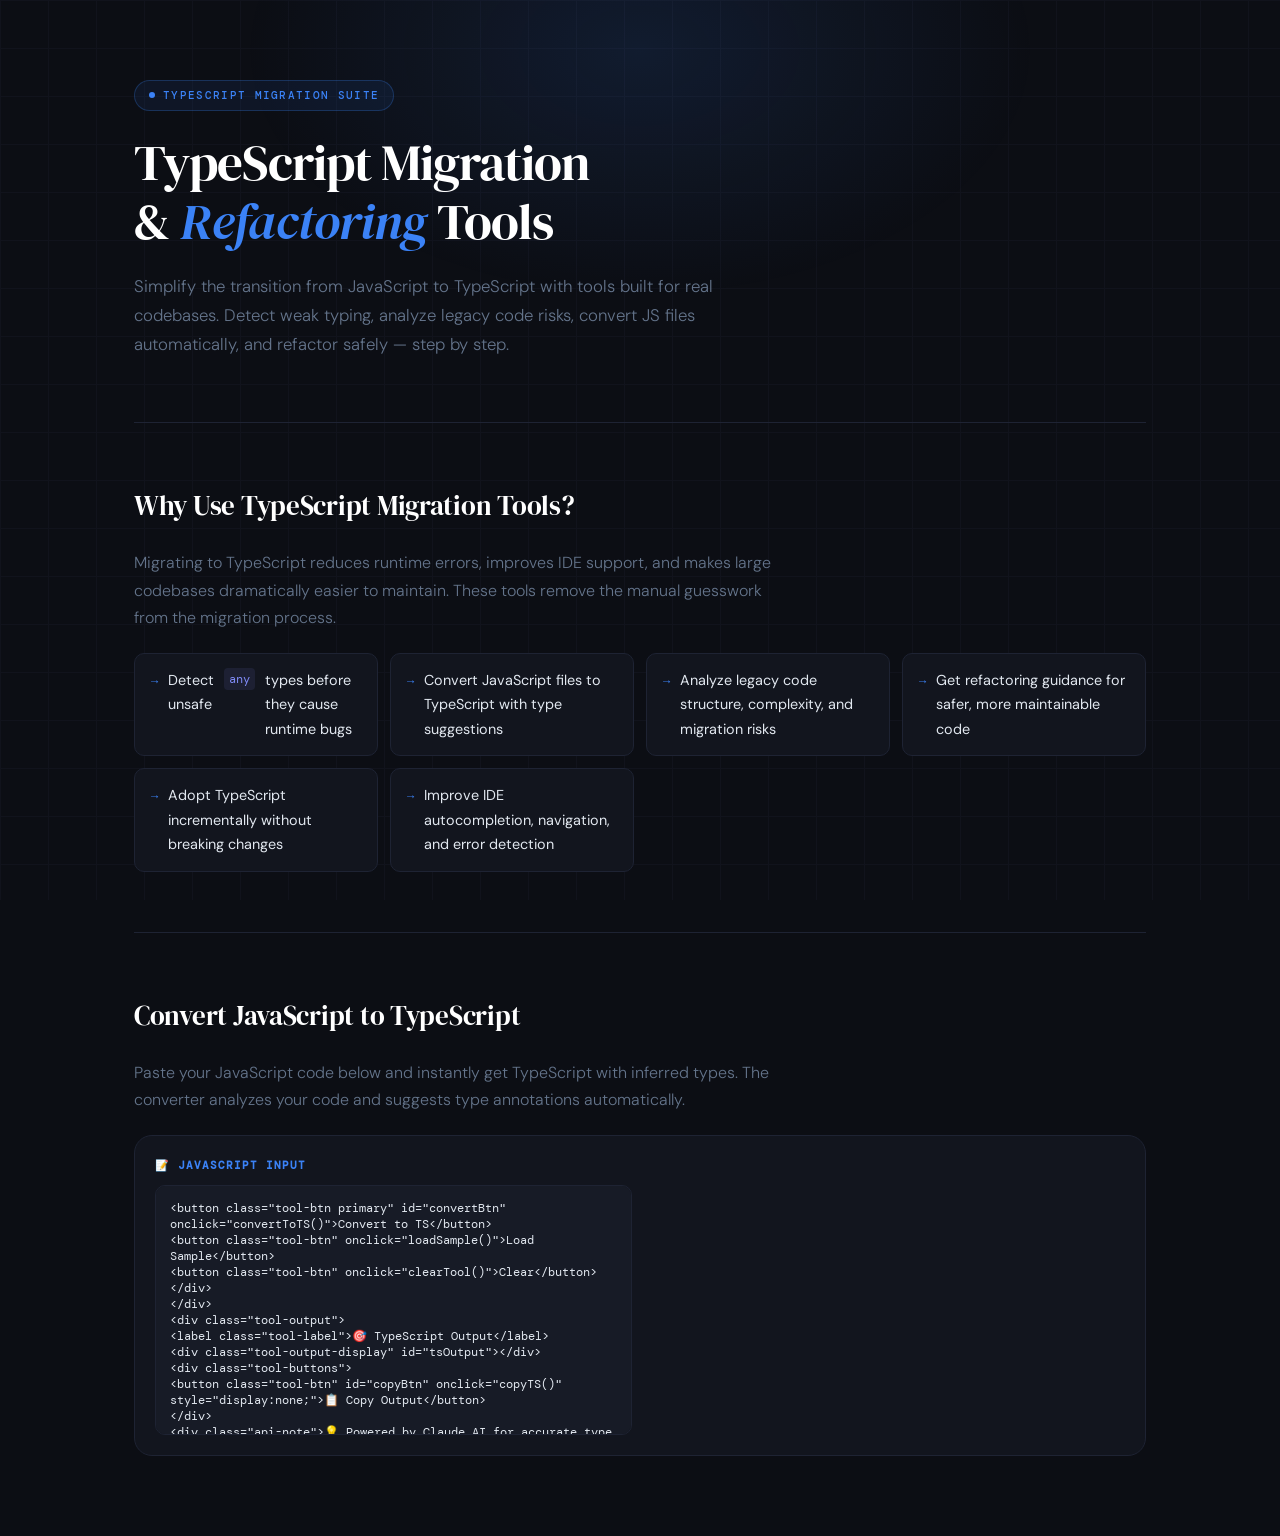
==== index.html @ d338a5d1 "Actualizar index.html" ====
<!DOCTYPE html>

<html lang="en">
<head>
    <meta charset="UTF-8">
    <meta name="viewport" content="width=device-width, initial-scale=1.0">

<!-- Google Verification -->
<meta name="google-site-verification" content="PkLa_ViOo6FAHpvh8SacceMb95o9tePRdrqLNBz9X1M" />

<!-- SEO Meta -->
<title>JavaScript to TypeScript Converter – Convert JS to TS Online, Free Tool</title>
<meta name="description" content="Free tools to migrate JavaScript to TypeScript step by step. Detect unsafe any types, analyze legacy codebases, auto-convert JS files to TS, and get refactoring guidance. Start your TS migration today.">

<!-- Keywords -->
<meta name="keywords" content="typescript migration tools, convert javascript to typescript tool, detect any types typescript, legacy code analyzer typescript, typescript refactor assistant, migrate js to ts best practices, javascript to typescript converter online, how to migrate codebase to typescript, typescript any type checker, typescript migration guide">

<!-- Open Graph -->
<meta property="og:title" content="TypeScript Migration Tools – Convert JS to TS & Refactor Legacy Code">
<meta property="og:description" content="Free tools to detect any types, convert JS to TS, analyze legacy code, and refactor safely. Migrate to TypeScript with confidence.">
<meta property="og:type" content="website">

<link rel="preconnect" href="https://fonts.googleapis.com">
<link rel="preconnect" href="https://fonts.gstatic.com" crossorigin>
<link href="https://fonts.googleapis.com/css2?family=DM+Serif+Display:ital@0;1&family=DM+Mono:wght@400;500&family=DM+Sans:ital,opsz,wght@0,9..40,300;0,9..40,400;0,9..40,500;1,9..40,300&display=swap" rel="stylesheet">

<style>
    /* ── TOKENS ── */
    :root {
        --bg:        #0c0e14;
        --surface:   #12151e;
        --surface-2: #171b26;
        --border:    #1e2333;
        --border-hi: #2c3450;
        --accent:    #3b82f6;
        --accent-2:  #818cf8;
        --accent-glow: rgba(59,130,246,.15);
        --text:      #e2e8f0;
        --muted:     #64748b;
        --success:   #22d3a5;
        --warning:   #f59e0b;
        --danger:    #f87171;

        --font-display: 'DM Serif Display', Georgia, serif;
        --font-body:    'DM Sans', sans-serif;
        --font-mono:    'DM Mono', monospace;
        --radius:    10px;
        --radius-lg: 18px;
        --transition: 220ms cubic-bezier(.4,0,.2,1);
    }

    *, *::before, *::after { box-sizing: border-box; margin: 0; padding: 0; }
    html { scroll-behavior: smooth; }

    body {
        background: var(--bg);
        color: var(--text);
        font-family: var(--font-body);
        font-size: 16px;
        line-height: 1.7;
        min-height: 100vh;
        overflow-x: hidden;
    }

    /* ── BACKGROUND ── */
    body::before {
        content: '';
        position: fixed;
        inset: 0;
        background-image:
            linear-gradient(var(--border) 1px, transparent 1px),
            linear-gradient(90deg, var(--border) 1px, transparent 1px);
        background-size: 48px 48px;
        opacity: .3;
        pointer-events: none;
        z-index: 0;
    }

    /* blue glow top center */
    body::after {
        content: '';
        position: fixed;
        top: -200px;
        left: 50%;
        transform: translateX(-50%);
        width: 800px;
        height: 500px;
        background: radial-gradient(ellipse at center, rgba(59,130,246,.12) 0%, transparent 70%);
        pointer-events: none;
        z-index: 0;
    }

    /* ── LAYOUT ── */
    .wrapper {
        position: relative;
        z-index: 1;
        max-width: 1060px;
        margin: 0 auto;
        padding: 0 24px;
    }

    /* ── HEADER ── */
    header {
        padding: 80px 0 64px;
        border-bottom: 1px solid var(--border);
        animation: fadeUp .6s ease both;
    }

    @keyframes fadeUp {
        from { opacity: 0; transform: translateY(-20px); }
        to { opacity: 1; transform: translateY(0); }
    }

    .header-inner {
        display: flex;
        flex-direction: column;
        gap: 22px;
        max-width: 720px;
    }

    .header-badge {
        display: inline-flex;
        align-items: center;
        gap: 8px;
        font-family: var(--font-mono);
        font-size: 11px;
        font-weight: 500;
        letter-spacing: .12em;
        text-transform: uppercase;
        color: var(--accent);
        background: rgba(59,130,246,.08);
        border: 1px solid rgba(59,130,246,.25);
        border-radius: 100px;
        padding: 5px 14px;
        width: fit-content;
    }

    .header-badge::before {
        content: '';
        width: 6px; height: 6px;
        border-radius: 50%;
        background: var(--accent);
        animation: pulse 2s ease-in-out infinite;
    }

    @keyframes pulse {
        0%, 100% { opacity: 1; transform: scale(1); }
        50%       { opacity: .3; transform: scale(.75); }
    }

    header h1 {
        font-family: var(--font-display);
        font-size: clamp(2rem, 5vw, 3.2rem);
        font-weight: 400;
        line-height: 1.15;
        letter-spacing: -.02em;
        color: #fff;
    }

    header h1 em {
        font-style: italic;
        color: var(--accent);
    }

    header > .wrapper > p,
    .header-inner > p {
        font-size: 1.05rem;
        color: var(--muted);
        font-weight: 300;
        max-width: 600px;
    }

    /* ── SECTIONS ── */
    section {
        padding: 60px 0;
        border-bottom: 1px solid var(--border);
    }

    section:last-of-type { border-bottom: none; }

    section h2 {
        font-family: var(--font-display);
        font-size: 1.7rem;
        font-weight: 400;
        color: #fff;
        margin-bottom: 20px;
        letter-spacing: -.01em;
    }

    section > .wrapper > p,
    section p {
        color: var(--muted);
        max-width: 640px;
        margin-bottom: 22px;
        font-weight: 300;
    }

    /* ── WHY LIST ── */
    .why-list {
        list-style: none;
        display: grid;
        grid-template-columns: repeat(auto-fill, minmax(240px, 1fr));
        gap: 12px;
        margin-top: 4px;
    }

    .why-list li {
        display: flex;
        align-items: flex-start;
        gap: 10px;
        background: var(--surface);
        border: 1px solid var(--border);
        border-radius: var(--radius);
        padding: 14px 16px;
        font-size: .9rem;
        color: var(--text);
        transition: border-color var(--transition);
    }

    .why-list li:hover { border-color: var(--border-hi); }

    .why-list li::before {
        content: '→';
        color: var(--accent);
        font-family: var(--font-mono);
        font-size: .75rem;
        margin-top: 3px;
        flex-shrink: 0;
    }

    .why-list li code {
        font-family: var(--font-mono);
        font-size: .82em;
        color: var(--accent-2);
        background: rgba(129,140,248,.1);
        border-radius: 4px;
        padding: 1px 5px;
    }

    /* ── TOOLS GRID ── */
    .tools-grid {
        display: grid;
        grid-template-columns: repeat(auto-fill, minmax(280px, 1fr));
        gap: 16px;
        margin-top: 8px;
    }

    article {
        background: var(--surface);
        border: 1px solid var(--border);
        border-radius: var(--radius-lg);
        padding: 28px;
        display: flex;
        flex-direction: column;
        gap: 10px;
        transition: border-color var(--transition), transform var(--transition), box-shadow var(--transition);
        position: relative;
        overflow: hidden;
    }

    article::before {
        content: '';
        position: absolute;
        top: 0; left: 0; right: 0;
        height: 2px;
        background: linear-gradient(90deg, var(--accent), var(--accent-2));
        opacity: 0;
        transition: opacity var(--transition);
    }

    article:hover {
        border-color: var(--border-hi);
        transform: translateY(-3px);
        box-shadow: 0 20px 48px rgba(0,0,0,.4), 0 0 0 1px rgba(59,130,246,.08);
    }

    article:hover::before { opacity: 1; }

    .tool-icon {
        width: 38px; height: 38px;
        border-radius: 9px;
        background: rgba(59,130,246,.08);
        border: 1px solid rgba(59,130,246,.2);
        display: flex;
        align-items: center;
        justify-content: center;
        font-family: var(--font-mono);
        font-size: 13px;
        color: var(--accent);
        margin-bottom: 4px;
        flex-shrink: 0;
    }

    article h3 {
        font-family: var(--font-body);
        font-size: 1rem;
        font-weight: 500;
        color: #fff;
        line-height: 1.3;
    }

    article p {
        font-size: .875rem;
        color: var(--muted);
        margin: 0;
        flex: 1;
        font-weight: 300;
    }

    article p code {
        font-family: var(--font-mono);
        font-size: .82em;
        color: var(--accent-2);
        background: rgba(129,140,248,.1);
        border-radius: 4px;
        padding: 1px 5px;
    }

    article a {
        display: inline-flex;
        align-items: center;
        gap: 6px;
        font-family: var(--font-mono);
        font-size: .76rem;
        font-weight: 500;
        letter-spacing: .05em;
        color: var(--accent);
        text-decoration: none;
        margin-top: 6px;
        transition: gap var(--transition);
    }

    article a::after { content: '↗'; font-size: .85em; transition: transform var(--transition); }
    article a:hover { gap: 10px; }
    article a:hover::after { transform: translate(2px, -2px); }

    /* ── USE CASES ── */
    .use-list {
        list-style: none;
        display: flex;
        flex-direction: column;
        gap: 10px;
    }

    .use-list li {
        display: flex;
        align-items: flex-start;
        gap: 10px;
        font-size: .95rem;
        color: var(--text);
    }

    .use-list li::before {
        content: '→';
        color: var(--accent);
        font-family: var(--font-mono);
        font-size: .75rem;
        margin-top: 4px;
        flex-shrink: 0;
    }

    .use-list li code {
        font-family: var(--font-mono);
        font-size: .82em;
        color: var(--accent-2);
        background: rgba(129,140,248,.1);
        border-radius: 4px;
        padding: 1px 5px;
    }

    /* ── LONG-TAIL TAGS ── */
    .tag-list {
        display: flex;
        flex-wrap: wrap;
        gap: 10px;
        list-style: none;
        margin-top: 4px;
    }

    .tag-list li {
        font-family: var(--font-mono);
        font-size: .76rem;
        color: var(--muted);
        background: var(--surface);
        border: 1px solid var(--border);
        border-radius: 100px;
        padding: 5px 14px;
        transition: color var(--transition), border-color var(--transition);
        cursor: default;
    }

    .tag-list li:hover {
        color: var(--text);
        border-color: var(--border-hi);
    }

    /* ── FAQ SECTION ── */
    .faq-list {
        display: flex;
        flex-direction: column;
        gap: 14px;
    }

    .faq-item {
        background: var(--surface);
        border: 1px solid var(--border);
        border-radius: var(--radius);
        padding: 20px 22px;
    }

    .faq-q {
        font-size: .95rem;
        font-weight: 500;
        color: #fff;
        margin-bottom: 8px;
    }

    .faq-a {
        font-size: .875rem;
        color: var(--muted);
        font-weight: 300;
        line-height: 1.6;
    }

    .faq-a code {
        font-family: var(--font-mono);
        font-size: .82em;
        color: var(--accent-2);
        background: rgba(129,140,248,.1);
        border-radius: 4px;
        padding: 1px 5px;
    }

    /* ── FOOTER ── */
    footer {
        padding: 40px 0;
        border-top: 1px solid var(--border);
    }

    footer p {
        font-size: .875rem;
        color: var(--muted);
        font-weight: 300;
    }

    footer p span { color: var(--accent); }

    /* ── ANIMATIONS ── */
    @keyframes fadeUp {
        from { opacity: 0; transform: translateY(16px); }
        to   { opacity: 1; transform: translateY(0); }
    }

    header                 { animation: fadeUp .6s ease both; }
    section:nth-of-type(1) { animation: fadeUp .6s .1s ease both; }
    section:nth-of-type(2) { animation: fadeUp .6s .15s ease both; }
    section:nth-of-type(3) { animation: fadeUp .6s .2s ease both; }
    section:nth-of-type(4) { animation: fadeUp .6s .25s ease both; }
    section:nth-of-type(5) { animation: fadeUp .6s .3s ease both; }

    /* ── TOOL SECTION STYLES ── */
    .tool-container {
        background: var(--surface);
        border: 1px solid var(--border);
        border-radius: var(--radius-lg);
        padding: 20px;
        margin: 20px 0;
        display: grid;
        grid-template-columns: 1fr 1fr;
        gap: 16px;
    }

    .tool-input, .tool-output {
        display: flex;
        flex-direction: column;
        gap: 10px;
    }

    .tool-label {
        font-family: var(--font-mono);
        font-size: 11px;
        font-weight: 600;
        text-transform: uppercase;
        letter-spacing: 1px;
        color: var(--accent);
    }

    .tool-textarea {
        background: var(--surface-2);
        border: 1px solid var(--border);
        border-radius: var(--radius);
        padding: 14px;
        color: var(--text);
        font-family: var(--font-mono);
        font-size: 12px;
        min-height: 250px;
        resize: none;
        outline: none;
        transition: border-color var(--transition);
    }

    .tool-textarea:focus {
        border-color: var(--accent);
    }

    .tool-textarea::placeholder {
        color: var(--muted);
    }

    .tool-output-display {
        background: var(--surface-2);
        border: 1px solid var(--border);
        border-radius: var(--radius);
        padding: 14px;
        color: var(--text);
        font-family: var(--font-mono);
        font-size: 12px;
        min-height: 250px;
        white-space: pre-wrap;
        word-wrap: break-word;
        overflow-y: auto;
        display: none;
    }

    .tool-output-display.active {
        display: block;
    }

    .tool-output-display.loading {
        display: block;
        color: var(--muted);
        font-style: italic;
    }

    .tool-buttons {
        display: flex;
        gap: 10px;
        margin-top: 10px;
        flex-wrap: wrap;
    }

    .tool-btn {
        padding: 10px 16px;
        background: rgba(59,130,246,.1);
        border: 1px solid var(--accent);
        color: var(--accent);
        border-radius: var(--radius);
        font-size: 12px;
        font-family: var(--font-mono);
        font-weight: 600;
        cursor: pointer;
        transition: all var(--transition);
    }

    .tool-btn:hover {
        background: rgba(59,130,246,.2);
        transform: translateY(-2px);
    }

    .tool-btn:disabled {
        opacity: 0.5;
        cursor: not-allowed;
        transform: none;
    }

    .tool-btn.primary {
        background: var(--accent);
        color: var(--bg);
        border-color: var(--accent);
    }

    .tool-btn.primary:hover {
        background: rgba(59,130,246,.9);
    }

    .tool-btn.primary:disabled {
        background: var(--muted);
        border-color: var(--muted);
        color: var(--bg);
    }

    .api-note {
        background: rgba(59,130,246,.08);
        border-left: 3px solid var(--accent);
        padding: 12px 14px;
        border-radius: var(--radius);
        font-size: 11px;
        color: var(--text-muted);
        margin-top: 12px;
        font-family: var(--font-mono);
    }

    /* ── RESPONSIVE ── */
    @media (max-width: 600px) {
        header { padding: 52px 0 44px; }
        .tools-grid { grid-template-columns: 1fr; }
        .why-list   { grid-template-columns: 1fr; }
        article { padding: 22px; }
        .tool-container { grid-template-columns: 1fr; }
    }
</style>


</head>

<body>
<div class="wrapper">


<header>
    <div class="header-inner">
        <span class="header-badge">TypeScript Migration Suite</span>
        <h1>TypeScript Migration<br>&amp; <em>Refactoring</em> Tools</h1>
        <p>
            Simplify the transition from JavaScript to TypeScript with tools built for real codebases.
            Detect weak typing, analyze legacy code risks, convert JS files automatically,
            and refactor safely — step by step.
        </p>
    </div>
</header>

<section>
    <h2>Why Use TypeScript Migration Tools?</h2>
    <p>
        Migrating to TypeScript reduces runtime errors, improves IDE support, and makes large codebases
        dramatically easier to maintain. These tools remove the manual guesswork from the migration process.
    </p>
    <ul class="why-list">
        <li>Detect unsafe <code>any</code> types before they cause runtime bugs</li>
        <li>Convert JavaScript files to TypeScript with type suggestions</li>
        <li>Analyze legacy code structure, complexity, and migration risks</li>
        <li>Get refactoring guidance for safer, more maintainable code</li>
        <li>Adopt TypeScript incrementally without breaking changes</li>
        <li>Improve IDE autocompletion, navigation, and error detection</li>
    </ul>
</section>

<section>
    <h2>Convert JavaScript to TypeScript</h2>
    <p>
        Paste your JavaScript code below and instantly get TypeScript with inferred types.
        The converter analyzes your code and suggests type annotations automatically.
    </p>

    <div class="tool-container">
        <div class="tool-input">
            <label class="tool-label">📝 JavaScript Input</label>
            <textarea class="tool-textarea" id="jsInput" placeholder="Paste your JavaScript code here...


Example:
function greet(name) {
return `Hello, ${name}!`;
}

const add = (a, b) => a + b;”></textarea>
<div class="tool-buttons">
<button class="tool-btn primary" id="convertBtn" onclick="convertToTS()">Convert to TS</button>
<button class="tool-btn" onclick="loadSample()">Load Sample</button>
<button class="tool-btn" onclick="clearTool()">Clear</button>
</div>
</div>
<div class="tool-output">
<label class="tool-label">🎯 TypeScript Output</label>
<div class="tool-output-display" id="tsOutput"></div>
<div class="tool-buttons">
<button class="tool-btn" id="copyBtn" onclick="copyTS()" style="display:none;">📋 Copy Output</button>
</div>
<div class="api-note">💡 Powered by Claude AI for accurate type inference</div>
</div>
</div>
</section>


<section>
    <h2>TypeScript Migration Tools</h2>

    <div class="tools-grid">

        <article>
            <div class="tool-icon">any</div>
            <h3>TypeScript Any Type Detector</h3>
            <p>
                Scan your codebase for <code>any</code> type usage and pinpoint weakly typed areas
                that risk runtime errors and break type safety.
            </p>
            <a href="/ts_migration_tools/typescript_any_type_detector">Open Any Type Detector</a>
        </article>

        <article>
            <div class="tool-icon">JS→</div>
            <h3>JavaScript to TypeScript Converter</h3>
            <p>
                Convert JavaScript files into TypeScript with automated type inference suggestions
                and a structured migration output.
            </p>
            <a href="/ts_migration_tools/typescript_convert_js_to_ts">Open JS to TS Converter</a>
        </article>

        <article>
            <div class="tool-icon">⚑</div>
            <h3>Legacy Code Analyzer</h3>
            <p>
                Analyze legacy JavaScript or TypeScript codebases to identify migration complexity,
                structural risks, and dependency issues.
            </p>
            <a href="/ts_migration_tools/typescript_legacy_code_analyzer">Open Legacy Analyzer</a>
        </article>

        <article>
            <div class="tool-icon">◈</div>
            <h3>TypeScript Refactor Assistant</h3>
            <p>
                Get step-by-step refactoring guidance to improve type safety, reduce <code>any</code>
                usage, and restructure code for long-term maintainability.
            </p>
            <a href="/ts_migration_tools/typescript_refactor_assistant">Open Refactor Assistant</a>
        </article>

    </div>
</section>

<section>
    <h2>Use Cases</h2>
    <ul class="use-list">
        <li>Migrating a large JavaScript codebase to TypeScript incrementally</li>
        <li>Reducing <code>any</code> type reliance in an existing TypeScript project</li>
        <li>Assessing the complexity and risk of a legacy JS-to-TS migration</li>
        <li>Refactoring code structure alongside type annotation adoption</li>
        <li>Onboarding a team to TypeScript with guided tooling</li>
        <li>Setting up strict mode after an initial loose migration</li>
    </ul>
</section>

<section>
    <h2>Frequently Asked Questions</h2>
    <div class="faq-list">

        <div class="faq-item">
            <p class="faq-q">How do I migrate a JavaScript project to TypeScript without breaking everything?</p>
            <p class="faq-a">
                The safest approach is incremental migration. Start by renaming <code>.js</code> files to <code>.ts</code>
                one at a time, use <code>allowJs: true</code> in your <code>tsconfig.json</code>, and progressively
                add type annotations. Our JS to TS Converter and Legacy Code Analyzer streamline this process.
            </p>
        </div>

        <div class="faq-item">
            <p class="faq-q">Why is using <code>any</code> in TypeScript a problem?</p>
            <p class="faq-a">
                The <code>any</code> type disables TypeScript's type checker for that value, effectively opting
                out of type safety. It spreads silently — a single <code>any</code> can propagate through your
                codebase and cause runtime errors that TypeScript was designed to prevent.
                Use the Any Type Detector to find and eliminate them.
            </p>
        </div>

        <div class="faq-item">
            <p class="faq-q">What is the best strategy for migrating legacy code to TypeScript?</p>
            <p class="faq-a">
                Run a legacy code analysis first to understand the scope. Then prioritize files with
                the most dependents, use <code>noImplicitAny: false</code> initially to avoid blocking builds,
                and tighten strictness gradually. Our Refactor Assistant provides step-by-step guidance
                tailored to your codebase's complexity.
            </p>
        </div>

        <div class="faq-item">
            <p class="faq-q">Can I convert JavaScript to TypeScript automatically?</p>
            <p class="faq-a">
                Partially. Tools can infer types from usage patterns, rename files, and generate
                <code>.d.ts</code> declaration stubs — but full type annotation still requires human review.
                Our JS to TS Converter gives you a strong starting point with automated suggestions
                that you can refine.
            </p>
        </div>

    </div>
</section>

<section>
    <h2>Common Search Queries</h2>
    <ul class="tag-list">
        <li>how to migrate javascript project to typescript</li>
        <li>detect any type usage in typescript codebase</li>
        <li>convert js to ts automatically tool</li>
        <li>typescript legacy code analysis and refactoring</li>
        <li>best practices for typescript migration 2025</li>
        <li>typescript refactor assistant for developers</li>
        <li>how to remove any types from typescript</li>
        <li>incremental typescript migration strategy</li>
        <li>typescript strict mode migration guide</li>
        <li>javascript to typescript type inference tool</li>
        <li>migrate large codebase to typescript safely</li>
        <li>typescript noImplicitAny migration steps</li>
    </ul>
</section>

<footer>
    <p>
        Transition to TypeScript smoothly —
        tools built to <span>detect</span>, <span>convert</span>, and <span>refactor</span>
        your codebase with confidence.
    </p>
</footer>


</div>

<script>
    const SAMPLE = `function greet(name) {
  return \`Hello, \${name}!\`;
}

const add = (a, b) => a + b;

const multiply = function(x, y) {
  return x * y;
};

class Calculator {
  constructor(initialValue) {
    this.value = initialValue;
  }

  add(n) {
    this.value += n;
    return this;
  }

  getResult() {
    return this.value;
  }
}

const handleAsync = async (userId) => {
  const response = await fetch(\`/api/users/\${userId}\`);
  return response.json();
};`;

    async function convertToTS() {
        const input = document.getElementById('jsInput').value.trim();
        
        if (!input) {
            alert('Paste JavaScript code first');
            return;
        }

        const btn = document.getElementById('convertBtn');
        const output = document.getElementById('tsOutput');
        const copyBtn = document.getElementById('copyBtn');

        btn.disabled = true;
        btn.textContent = '⏳ Converting...';
        output.classList.add('loading');
        output.textContent = 'Analyzing code with AI...';
        output.classList.add('active');
        copyBtn.style.display = 'none';

        try {
            // Call Claude API
            const response = await fetch('https://api.anthropic.com/v1/messages', {
                method: 'POST',
                headers: {
                    'Content-Type': 'application/json',
                },
                body: JSON.stringify({
                    model: 'claude-sonnet-4-20250514',
                    max_tokens: 2000,
                    messages: [
                        {
                            role: 'user',
                            content: `You are an expert TypeScript developer. Convert the following JavaScript code to TypeScript with proper type annotations. 

Rules:
1. Add explicit type annotations to function parameters and return types
2. Use specific types (string, number, boolean) instead of 'any' when possible
3. Use interfaces or types for objects
4. Add generics where appropriate
5. Use Promise<T> for async functions
6. Keep the code structure and logic identical
7. Add helpful comments for complex type annotations
8. Output ONLY the converted TypeScript code, no explanations

JavaScript code to convert:
\`\`\`javascript
${input}
\`\`\`

Convert this to TypeScript:`
                        }
                    ]
                })
            });

            if (!response.ok) {
                throw new Error(`API Error: ${response.status}`);
            }

            const data = await response.json();
            const result = data.content[0].text;

            output.classList.remove('loading');
            output.textContent = result;
            copyBtn.style.display = 'block';

        } catch (error) {
            output.classList.remove('loading');
            output.textContent = `Error: ${error.message}\n\nNote: This tool requires a valid Claude API key to be configured on the server. For now, you can use our basic converter or integrate this with your backend API call.`;
            copyBtn.style.display = 'none';
            console.error('Conversion error:', error);
        } finally {
            btn.disabled = false;
            btn.textContent = 'Convert to TS';
        }
    }

    function loadSample() {
        document.getElementById('jsInput').value = SAMPLE;
    }

    function clearTool() {
        document.getElementById('jsInput').value = '';
        document.getElementById('tsOutput').classList.remove('active', 'loading');
        document.getElementById('copyBtn').style.display = 'none';
    }

    function copyTS() {
        const output = document.getElementById('tsOutput').textContent;
        navigator.clipboard.writeText(output).then(() => {
            const btn = document.getElementById('copyBtn');
            btn.textContent = '✓ Copied!';
            setTimeout(() => {
                btn.textContent = '📋 Copy Output';
            }, 2000);
        });
    }
</script>

</body>
</html>
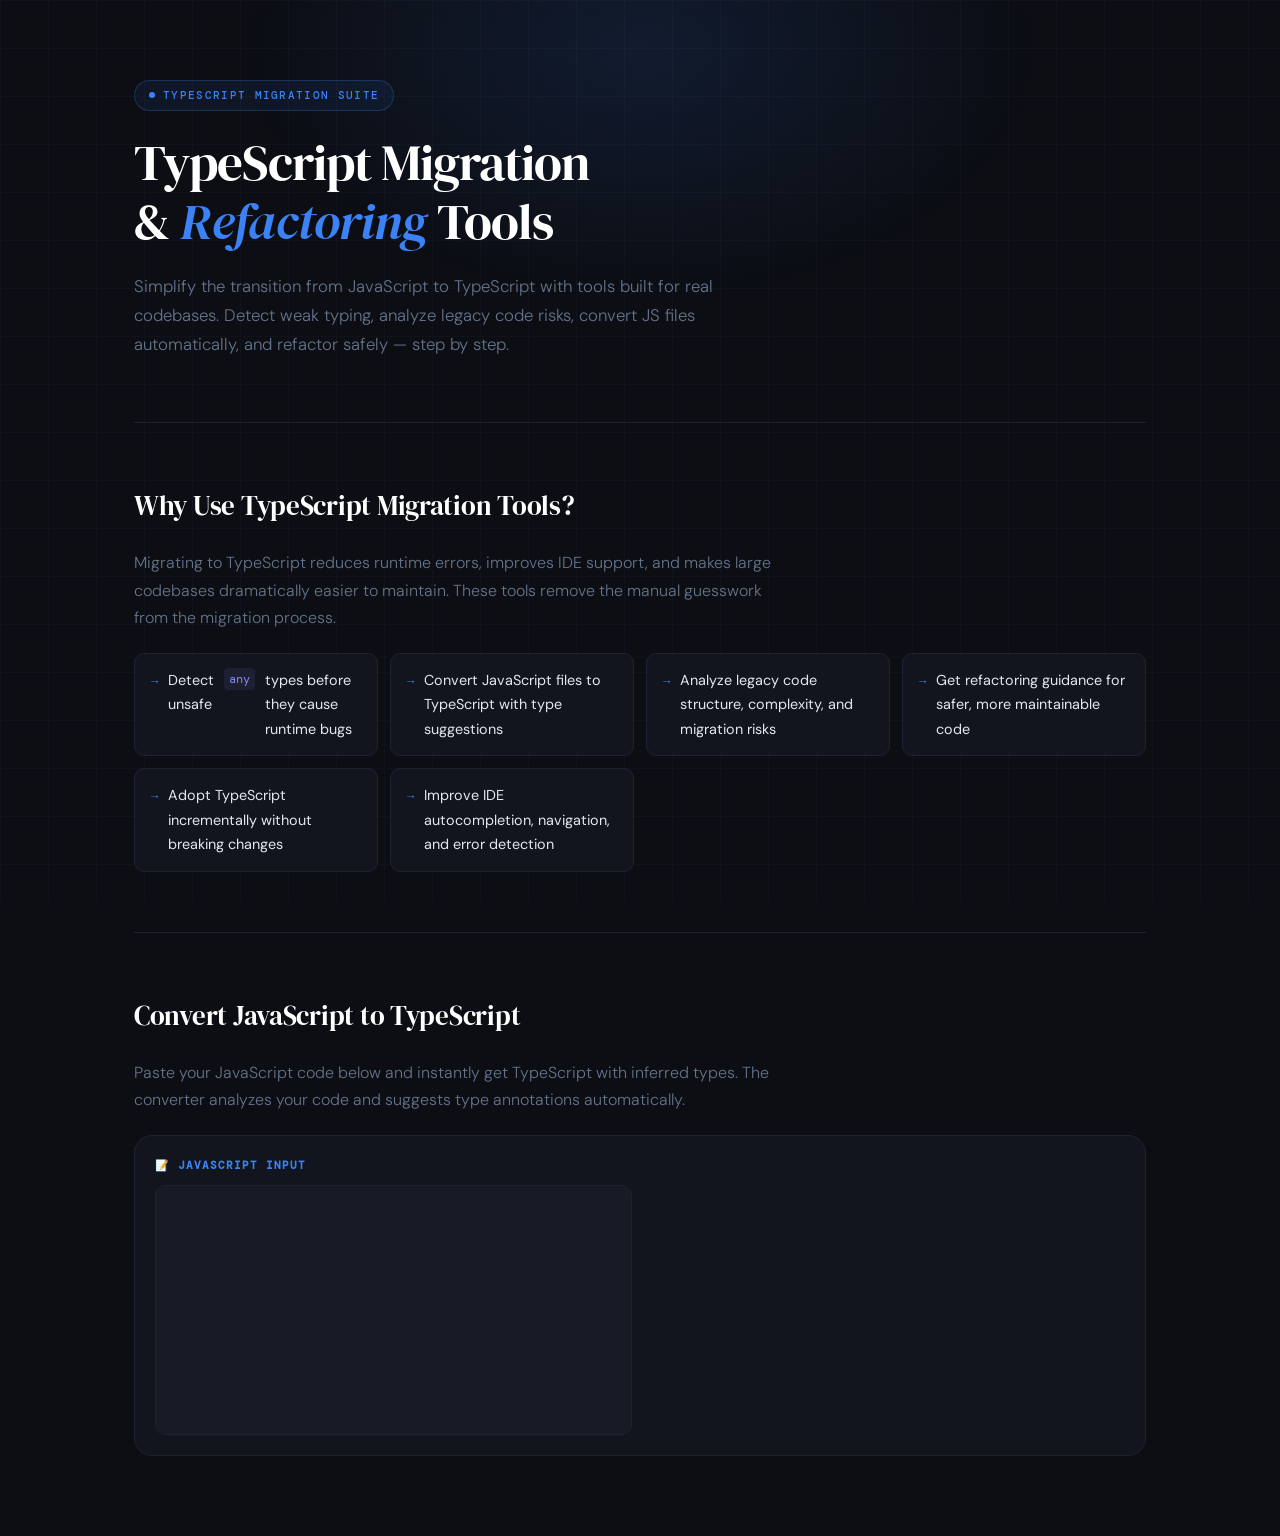
==== commit cbfd6326: "Actualizar index.html" ====
--- a/index.html
+++ b/index.html
@@ -838,82 +838,64 @@
   return response.json();
 };`;
 
-    async function convertToTS() {
-        const input = document.getElementById('jsInput').value.trim();
-        
-        if (!input) {
-            alert('Paste JavaScript code first');
-            return;
+    const RAILWAY_API_URL = 'https://js-to-ts-cursor-production.up.railway.app/api/convert';
+
+async function convertToTS() {
+    const input = document.getElementById('jsInput').value.trim();
+    
+    if (!input) {
+        alert('Paste JavaScript code first');
+        return;
+    }
+
+    const btn = document.getElementById('convertBtn');
+    const output = document.getElementById('tsOutput');
+    const copyBtn = document.getElementById('copyBtn');
+
+    btn.disabled = true;
+    btn.textContent = '⏳ Converting...';
+    output.classList.add('loading');
+    output.textContent = 'Analyzing code with Claude AI...';
+    output.classList.add('active');
+    copyBtn.style.display = 'none';
+
+    try {
+        const response = await fetch(RAILWAY_API_URL, {
+            method: 'POST',
+            headers: {
+                'Content-Type': 'application/json',
+            },
+            body: JSON.stringify({
+                code: input
+            })
+        });
+
+        if (!response.ok) {
+            const errorData = await response.json().catch(() => ({}));
+            throw new Error(errorData.error || `API Error: ${response.status}`);
         }
 
-        const btn = document.getElementById('convertBtn');
-        const output = document.getElementById('tsOutput');
-        const copyBtn = document.getElementById('copyBtn');
-
-        btn.disabled = true;
-        btn.textContent = '⏳ Converting...';
-        output.classList.add('loading');
-        output.textContent = 'Analyzing code with AI...';
-        output.classList.add('active');
+        const data = await response.json();
+
+        if (!data.success || !data.code) {
+            throw new Error('Invalid response from API');
+        }
+
+        output.classList.remove('loading');
+        output.textContent = data.code;
+        copyBtn.style.display = 'block';
+
+    } catch (error) {
+        output.classList.remove('loading');
+        output.textContent = `❌ Error: ${error.message}`;
         copyBtn.style.display = 'none';
-
-        try {
-            // Call Claude API
-            const response = await fetch('https://api.anthropic.com/v1/messages', {
-                method: 'POST',
-                headers: {
-                    'Content-Type': 'application/json',
-                },
-                body: JSON.stringify({
-                    model: 'claude-sonnet-4-20250514',
-                    max_tokens: 2000,
-                    messages: [
-                        {
-                            role: 'user',
-                            content: `You are an expert TypeScript developer. Convert the following JavaScript code to TypeScript with proper type annotations. 
-
-Rules:
-1. Add explicit type annotations to function parameters and return types
-2. Use specific types (string, number, boolean) instead of 'any' when possible
-3. Use interfaces or types for objects
-4. Add generics where appropriate
-5. Use Promise<T> for async functions
-6. Keep the code structure and logic identical
-7. Add helpful comments for complex type annotations
-8. Output ONLY the converted TypeScript code, no explanations
-
-JavaScript code to convert:
-\`\`\`javascript
-${input}
-\`\`\`
-
-Convert this to TypeScript:`
-                        }
-                    ]
-                })
-            });
-
-            if (!response.ok) {
-                throw new Error(`API Error: ${response.status}`);
-            }
-
-            const data = await response.json();
-            const result = data.content[0].text;
-
-            output.classList.remove('loading');
-            output.textContent = result;
-            copyBtn.style.display = 'block';
-
-        } catch (error) {
-            output.classList.remove('loading');
-            output.textContent = `Error: ${error.message}\n\nNote: This tool requires a valid Claude API key to be configured on the server. For now, you can use our basic converter or integrate this with your backend API call.`;
-            copyBtn.style.display = 'none';
-            console.error('Conversion error:', error);
-        } finally {
-            btn.disabled = false;
-            btn.textContent = 'Convert to TS';
-        }
-    }
+        console.error('Conversion error:', error);
+    } finally {
+        btn.disabled = false;
+        btn.textContent = 'Convert to TS';
+    }
+}
+
 
     function loadSample() {
         document.getElementById('jsInput').value = SAMPLE;
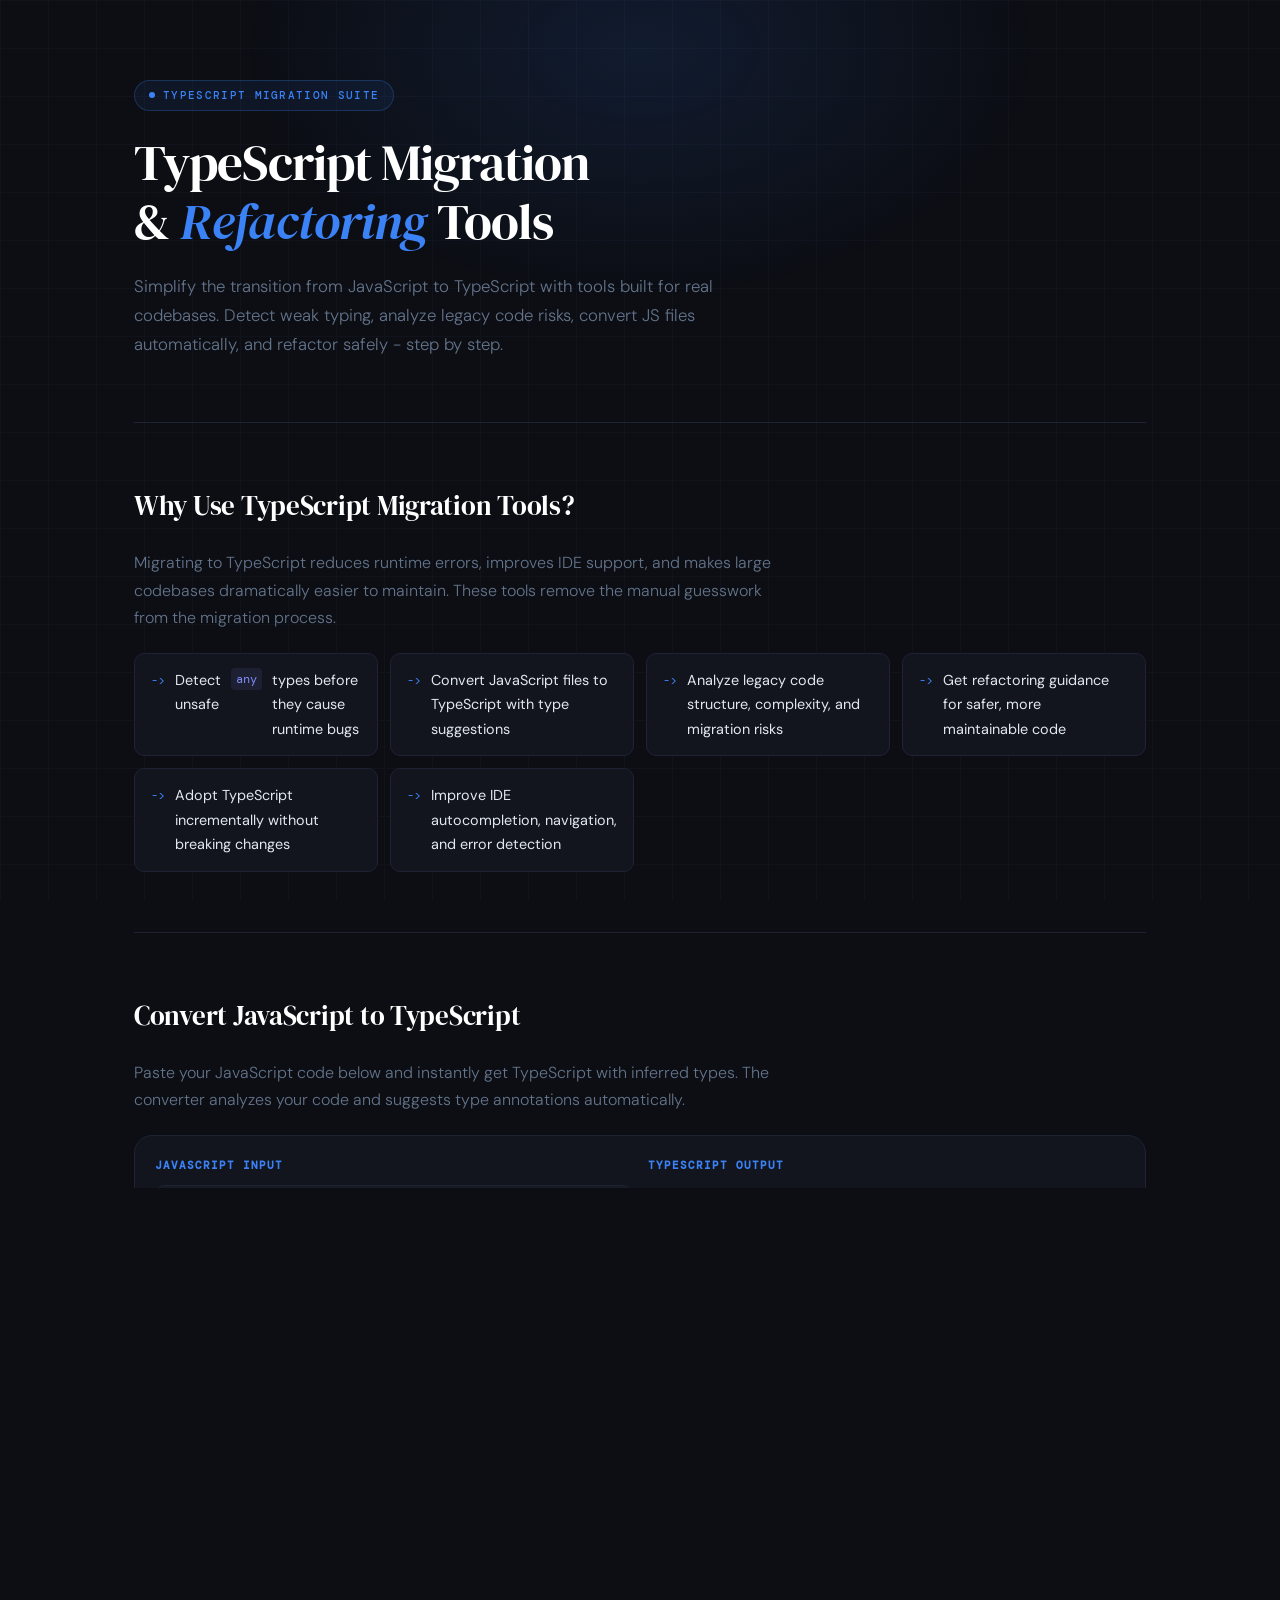
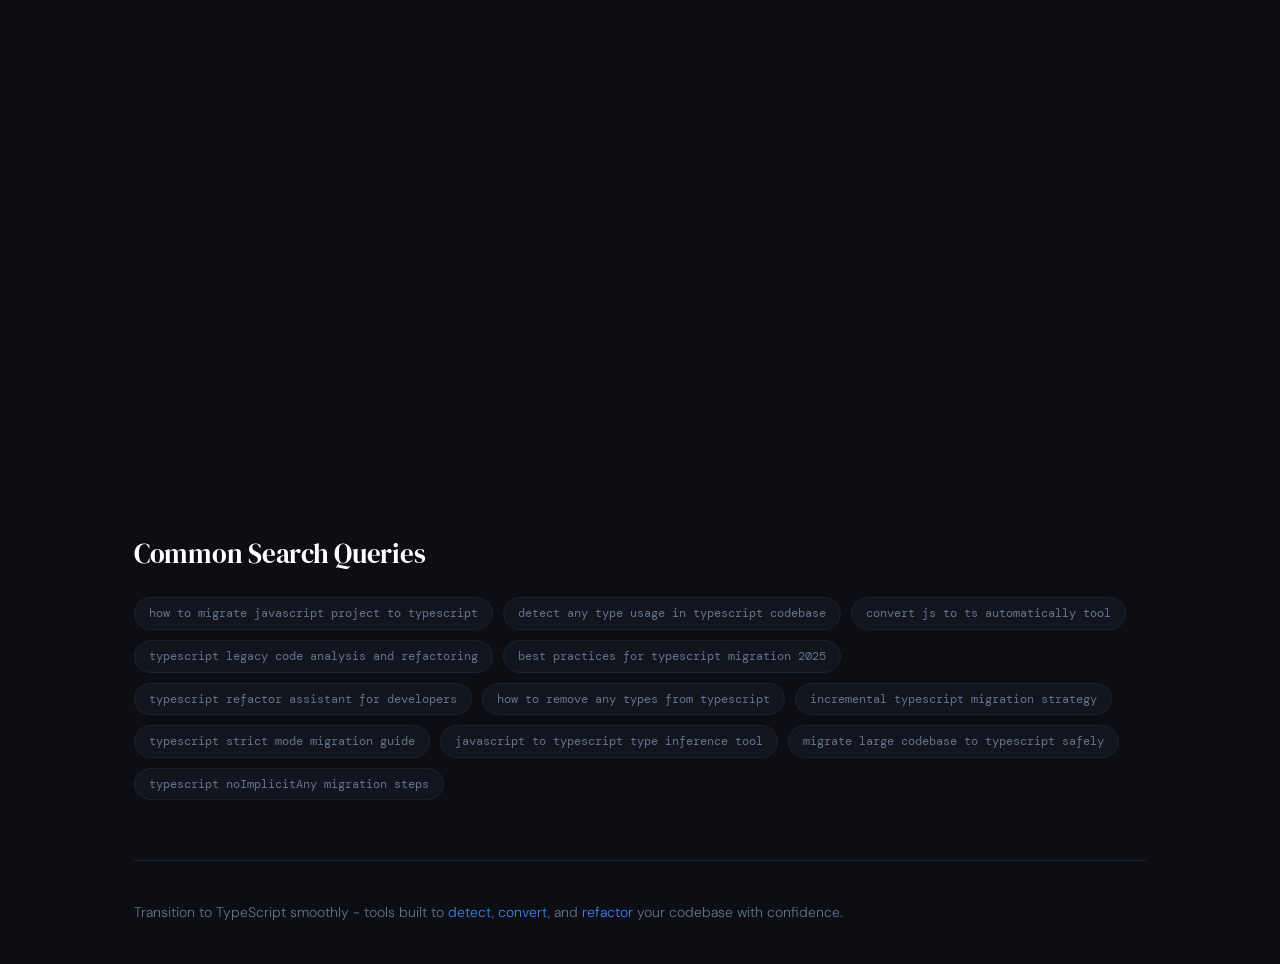
==== commit 6e80a8ba: "Places holder" ====
--- a/index.html
+++ b/index.html
@@ -1,455 +1,402 @@
 <!DOCTYPE html>
-
 <html lang="en">
 <head>
-    <meta charset="UTF-8">
-    <meta name="viewport" content="width=device-width, initial-scale=1.0">
-
-<!-- Google Verification -->
-<meta name="google-site-verification" content="PkLa_ViOo6FAHpvh8SacceMb95o9tePRdrqLNBz9X1M" />
-
-<!-- SEO Meta -->
-<title>JavaScript to TypeScript Converter – Convert JS to TS Online, Free Tool</title>
-<meta name="description" content="Free tools to migrate JavaScript to TypeScript step by step. Detect unsafe any types, analyze legacy codebases, auto-convert JS files to TS, and get refactoring guidance. Start your TS migration today.">
-
-<!-- Keywords -->
-<meta name="keywords" content="typescript migration tools, convert javascript to typescript tool, detect any types typescript, legacy code analyzer typescript, typescript refactor assistant, migrate js to ts best practices, javascript to typescript converter online, how to migrate codebase to typescript, typescript any type checker, typescript migration guide">
-
-<!-- Open Graph -->
-<meta property="og:title" content="TypeScript Migration Tools – Convert JS to TS & Refactor Legacy Code">
-<meta property="og:description" content="Free tools to detect any types, convert JS to TS, analyze legacy code, and refactor safely. Migrate to TypeScript with confidence.">
-<meta property="og:type" content="website">
-
-<link rel="preconnect" href="https://fonts.googleapis.com">
-<link rel="preconnect" href="https://fonts.gstatic.com" crossorigin>
-<link href="https://fonts.googleapis.com/css2?family=DM+Serif+Display:ital@0;1&family=DM+Mono:wght@400;500&family=DM+Sans:ital,opsz,wght@0,9..40,300;0,9..40,400;0,9..40,500;1,9..40,300&display=swap" rel="stylesheet">
-
-<style>
-    /* ── TOKENS ── */
+  <meta charset="UTF-8">
+  <meta name="viewport" content="width=device-width, initial-scale=1.0">
+  <meta name="google-site-verification" content="PkLa_ViOo6FAHpvh8SacceMb95o9tePRdrqLNBz9X1M" />
+  <meta name="robots" content="index, follow">
+  <title>JavaScript to TypeScript Converter - Convert JS to TS Online, Free Tool</title>
+  <meta name="description" content="Free tools to migrate JavaScript to TypeScript step by step. Detect unsafe any types, analyze legacy codebases, auto-convert JS files to TS, and get refactoring guidance. Start your TS migration today.">
+  <meta name="keywords" content="typescript migration tools, convert javascript to typescript tool, detect any types typescript, legacy code analyzer typescript, typescript refactor assistant, migrate js to ts best practices, javascript to typescript converter online, how to migrate codebase to typescript, typescript any type checker, typescript migration guide">
+  <meta property="og:title" content="TypeScript Migration Tools - Convert JS to TS &amp; Refactor Legacy Code">
+  <meta property="og:description" content="Free tools to detect any types, convert JS to TS, analyze legacy code, and refactor safely. Migrate to TypeScript with confidence.">
+  <meta property="og:type" content="website">
+
+  <link rel="preconnect" href="https://fonts.googleapis.com">
+  <link rel="preconnect" href="https://fonts.gstatic.com" crossorigin>
+  <link href="https://fonts.googleapis.com/css2?family=DM+Serif+Display:ital@0;1&family=DM+Mono:wght@400;500&family=DM+Sans:ital,opsz,wght@0,9..40,300;0,9..40,400;0,9..40,500;1,9..40,300&display=swap" rel="stylesheet">
+
+  <style>
     :root {
-        --bg:        #0c0e14;
-        --surface:   #12151e;
-        --surface-2: #171b26;
-        --border:    #1e2333;
-        --border-hi: #2c3450;
-        --accent:    #3b82f6;
-        --accent-2:  #818cf8;
-        --accent-glow: rgba(59,130,246,.15);
-        --text:      #e2e8f0;
-        --muted:     #64748b;
-        --success:   #22d3a5;
-        --warning:   #f59e0b;
-        --danger:    #f87171;
-
-        --font-display: 'DM Serif Display', Georgia, serif;
-        --font-body:    'DM Sans', sans-serif;
-        --font-mono:    'DM Mono', monospace;
-        --radius:    10px;
-        --radius-lg: 18px;
-        --transition: 220ms cubic-bezier(.4,0,.2,1);
+      --bg:        #0c0e14;
+      --surface:   #12151e;
+      --surface-2: #171b26;
+      --border:    #1e2333;
+      --border-hi: #2c3450;
+      --accent:    #3b82f6;
+      --accent-2:  #818cf8;
+      --accent-glow: rgba(59,130,246,.15);
+      --text:      #e2e8f0;
+      --muted:     #64748b;
+      --success:   #22d3a5;
+      --warning:   #f59e0b;
+      --danger:    #f87171;
+      --font-display: 'DM Serif Display', Georgia, serif;
+      --font-body:    'DM Sans', sans-serif;
+      --font-mono:    'DM Mono', monospace;
+      --radius:    10px;
+      --radius-lg: 18px;
+      --transition: 220ms cubic-bezier(.4,0,.2,1);
     }
 
     *, *::before, *::after { box-sizing: border-box; margin: 0; padding: 0; }
     html { scroll-behavior: smooth; }
 
     body {
-        background: var(--bg);
-        color: var(--text);
-        font-family: var(--font-body);
-        font-size: 16px;
-        line-height: 1.7;
-        min-height: 100vh;
-        overflow-x: hidden;
-    }
-
-    /* ── BACKGROUND ── */
+      background: var(--bg);
+      color: var(--text);
+      font-family: var(--font-body);
+      font-size: 16px;
+      line-height: 1.7;
+      min-height: 100vh;
+      overflow-x: hidden;
+    }
+
     body::before {
-        content: '';
-        position: fixed;
-        inset: 0;
-        background-image:
-            linear-gradient(var(--border) 1px, transparent 1px),
-            linear-gradient(90deg, var(--border) 1px, transparent 1px);
-        background-size: 48px 48px;
-        opacity: .3;
-        pointer-events: none;
-        z-index: 0;
-    }
-
-    /* blue glow top center */
+      content: '';
+      position: fixed;
+      inset: 0;
+      background-image:
+        linear-gradient(var(--border) 1px, transparent 1px),
+        linear-gradient(90deg, var(--border) 1px, transparent 1px);
+      background-size: 48px 48px;
+      opacity: .3;
+      pointer-events: none;
+      z-index: 0;
+    }
+
     body::after {
-        content: '';
-        position: fixed;
-        top: -200px;
-        left: 50%;
-        transform: translateX(-50%);
-        width: 800px;
-        height: 500px;
-        background: radial-gradient(ellipse at center, rgba(59,130,246,.12) 0%, transparent 70%);
-        pointer-events: none;
-        z-index: 0;
-    }
-
-    /* ── LAYOUT ── */
+      content: '';
+      position: fixed;
+      top: -200px;
+      left: 50%;
+      transform: translateX(-50%);
+      width: 800px;
+      height: 500px;
+      background: radial-gradient(ellipse at center, rgba(59,130,246,.12) 0%, transparent 70%);
+      pointer-events: none;
+      z-index: 0;
+    }
+
     .wrapper {
-        position: relative;
-        z-index: 1;
-        max-width: 1060px;
-        margin: 0 auto;
-        padding: 0 24px;
-    }
-
-    /* ── HEADER ── */
+      position: relative;
+      z-index: 1;
+      max-width: 1060px;
+      margin: 0 auto;
+      padding: 0 24px;
+    }
+
     header {
-        padding: 80px 0 64px;
-        border-bottom: 1px solid var(--border);
-        animation: fadeUp .6s ease both;
+      padding: 80px 0 64px;
+      border-bottom: 1px solid var(--border);
+      animation: fadeUp .6s ease both;
     }
 
     @keyframes fadeUp {
-        from { opacity: 0; transform: translateY(-20px); }
-        to { opacity: 1; transform: translateY(0); }
+      from { opacity: 0; transform: translateY(16px); }
+      to   { opacity: 1; transform: translateY(0); }
+    }
+
+    @keyframes pulse {
+      0%, 100% { opacity: 1; transform: scale(1); }
+      50%       { opacity: .3; transform: scale(.75); }
     }
 
     .header-inner {
-        display: flex;
-        flex-direction: column;
-        gap: 22px;
-        max-width: 720px;
+      display: flex;
+      flex-direction: column;
+      gap: 22px;
+      max-width: 720px;
     }
 
     .header-badge {
-        display: inline-flex;
-        align-items: center;
-        gap: 8px;
-        font-family: var(--font-mono);
-        font-size: 11px;
-        font-weight: 500;
-        letter-spacing: .12em;
-        text-transform: uppercase;
-        color: var(--accent);
-        background: rgba(59,130,246,.08);
-        border: 1px solid rgba(59,130,246,.25);
-        border-radius: 100px;
-        padding: 5px 14px;
-        width: fit-content;
+      display: inline-flex;
+      align-items: center;
+      gap: 8px;
+      font-family: var(--font-mono);
+      font-size: 11px;
+      font-weight: 500;
+      letter-spacing: .12em;
+      text-transform: uppercase;
+      color: var(--accent);
+      background: rgba(59,130,246,.08);
+      border: 1px solid rgba(59,130,246,.25);
+      border-radius: 100px;
+      padding: 5px 14px;
+      width: fit-content;
     }
 
     .header-badge::before {
-        content: '';
-        width: 6px; height: 6px;
-        border-radius: 50%;
-        background: var(--accent);
-        animation: pulse 2s ease-in-out infinite;
-    }
-
-    @keyframes pulse {
-        0%, 100% { opacity: 1; transform: scale(1); }
-        50%       { opacity: .3; transform: scale(.75); }
+      content: '';
+      width: 6px; height: 6px;
+      border-radius: 50%;
+      background: var(--accent);
+      animation: pulse 2s ease-in-out infinite;
     }
 
     header h1 {
-        font-family: var(--font-display);
-        font-size: clamp(2rem, 5vw, 3.2rem);
-        font-weight: 400;
-        line-height: 1.15;
-        letter-spacing: -.02em;
-        color: #fff;
-    }
-
-    header h1 em {
-        font-style: italic;
-        color: var(--accent);
-    }
-
-    header > .wrapper > p,
+      font-family: var(--font-display);
+      font-size: clamp(2rem, 5vw, 3.2rem);
+      font-weight: 400;
+      line-height: 1.15;
+      letter-spacing: -.02em;
+      color: #fff;
+    }
+
+    header h1 em { font-style: italic; color: var(--accent); }
+
     .header-inner > p {
-        font-size: 1.05rem;
-        color: var(--muted);
-        font-weight: 300;
-        max-width: 600px;
-    }
-
-    /* ── SECTIONS ── */
+      font-size: 1.05rem;
+      color: var(--muted);
+      font-weight: 300;
+      max-width: 600px;
+    }
+
     section {
-        padding: 60px 0;
-        border-bottom: 1px solid var(--border);
+      padding: 60px 0;
+      border-bottom: 1px solid var(--border);
     }
 
     section:last-of-type { border-bottom: none; }
 
     section h2 {
-        font-family: var(--font-display);
-        font-size: 1.7rem;
-        font-weight: 400;
-        color: #fff;
-        margin-bottom: 20px;
-        letter-spacing: -.01em;
-    }
-
-    section > .wrapper > p,
+      font-family: var(--font-display);
+      font-size: 1.7rem;
+      font-weight: 400;
+      color: #fff;
+      margin-bottom: 20px;
+      letter-spacing: -.01em;
+    }
+
     section p {
-        color: var(--muted);
-        max-width: 640px;
-        margin-bottom: 22px;
-        font-weight: 300;
-    }
-
-    /* ── WHY LIST ── */
+      color: var(--muted);
+      max-width: 640px;
+      margin-bottom: 22px;
+      font-weight: 300;
+    }
+
     .why-list {
-        list-style: none;
-        display: grid;
-        grid-template-columns: repeat(auto-fill, minmax(240px, 1fr));
-        gap: 12px;
-        margin-top: 4px;
+      list-style: none;
+      display: grid;
+      grid-template-columns: repeat(auto-fill, minmax(240px, 1fr));
+      gap: 12px;
+      margin-top: 4px;
     }
 
     .why-list li {
-        display: flex;
-        align-items: flex-start;
-        gap: 10px;
-        background: var(--surface);
-        border: 1px solid var(--border);
-        border-radius: var(--radius);
-        padding: 14px 16px;
-        font-size: .9rem;
-        color: var(--text);
-        transition: border-color var(--transition);
+      display: flex;
+      align-items: flex-start;
+      gap: 10px;
+      background: var(--surface);
+      border: 1px solid var(--border);
+      border-radius: var(--radius);
+      padding: 14px 16px;
+      font-size: .9rem;
+      color: var(--text);
+      transition: border-color var(--transition);
     }
 
     .why-list li:hover { border-color: var(--border-hi); }
 
     .why-list li::before {
-        content: '→';
-        color: var(--accent);
-        font-family: var(--font-mono);
-        font-size: .75rem;
-        margin-top: 3px;
-        flex-shrink: 0;
+      content: '->';
+      color: var(--accent);
+      font-family: var(--font-mono);
+      font-size: .75rem;
+      margin-top: 3px;
+      flex-shrink: 0;
     }
 
     .why-list li code {
-        font-family: var(--font-mono);
-        font-size: .82em;
-        color: var(--accent-2);
-        background: rgba(129,140,248,.1);
-        border-radius: 4px;
-        padding: 1px 5px;
-    }
-
-    /* ── TOOLS GRID ── */
+      font-family: var(--font-mono);
+      font-size: .82em;
+      color: var(--accent-2);
+      background: rgba(129,140,248,.1);
+      border-radius: 4px;
+      padding: 1px 5px;
+    }
+
     .tools-grid {
-        display: grid;
-        grid-template-columns: repeat(auto-fill, minmax(280px, 1fr));
-        gap: 16px;
-        margin-top: 8px;
+      display: grid;
+      grid-template-columns: repeat(auto-fill, minmax(280px, 1fr));
+      gap: 16px;
+      margin-top: 8px;
     }
 
     article {
-        background: var(--surface);
-        border: 1px solid var(--border);
-        border-radius: var(--radius-lg);
-        padding: 28px;
-        display: flex;
-        flex-direction: column;
-        gap: 10px;
-        transition: border-color var(--transition), transform var(--transition), box-shadow var(--transition);
-        position: relative;
-        overflow: hidden;
+      background: var(--surface);
+      border: 1px solid var(--border);
+      border-radius: var(--radius-lg);
+      padding: 28px;
+      display: flex;
+      flex-direction: column;
+      gap: 10px;
+      transition: border-color var(--transition), transform var(--transition), box-shadow var(--transition);
+      position: relative;
+      overflow: hidden;
     }
 
     article::before {
-        content: '';
-        position: absolute;
-        top: 0; left: 0; right: 0;
-        height: 2px;
-        background: linear-gradient(90deg, var(--accent), var(--accent-2));
-        opacity: 0;
-        transition: opacity var(--transition);
+      content: '';
+      position: absolute;
+      top: 0; left: 0; right: 0;
+      height: 2px;
+      background: linear-gradient(90deg, var(--accent), var(--accent-2));
+      opacity: 0;
+      transition: opacity var(--transition);
     }
 
     article:hover {
-        border-color: var(--border-hi);
-        transform: translateY(-3px);
-        box-shadow: 0 20px 48px rgba(0,0,0,.4), 0 0 0 1px rgba(59,130,246,.08);
+      border-color: var(--border-hi);
+      transform: translateY(-3px);
+      box-shadow: 0 20px 48px rgba(0,0,0,.4), 0 0 0 1px rgba(59,130,246,.08);
     }
 
     article:hover::before { opacity: 1; }
 
     .tool-icon {
-        width: 38px; height: 38px;
-        border-radius: 9px;
-        background: rgba(59,130,246,.08);
-        border: 1px solid rgba(59,130,246,.2);
-        display: flex;
-        align-items: center;
-        justify-content: center;
-        font-family: var(--font-mono);
-        font-size: 13px;
-        color: var(--accent);
-        margin-bottom: 4px;
-        flex-shrink: 0;
+      width: 38px; height: 38px;
+      border-radius: 9px;
+      background: rgba(59,130,246,.08);
+      border: 1px solid rgba(59,130,246,.2);
+      display: flex;
+      align-items: center;
+      justify-content: center;
+      font-family: var(--font-mono);
+      font-size: 13px;
+      color: var(--accent);
+      margin-bottom: 4px;
+      flex-shrink: 0;
     }
 
     article h3 {
-        font-family: var(--font-body);
-        font-size: 1rem;
-        font-weight: 500;
-        color: #fff;
-        line-height: 1.3;
+      font-family: var(--font-body);
+      font-size: 1rem;
+      font-weight: 500;
+      color: #fff;
+      line-height: 1.3;
     }
 
     article p {
-        font-size: .875rem;
-        color: var(--muted);
-        margin: 0;
-        flex: 1;
-        font-weight: 300;
+      font-size: .875rem;
+      color: var(--muted);
+      margin: 0;
+      flex: 1;
+      font-weight: 300;
     }
 
     article p code {
-        font-family: var(--font-mono);
-        font-size: .82em;
-        color: var(--accent-2);
-        background: rgba(129,140,248,.1);
-        border-radius: 4px;
-        padding: 1px 5px;
+      font-family: var(--font-mono);
+      font-size: .82em;
+      color: var(--accent-2);
+      background: rgba(129,140,248,.1);
+      border-radius: 4px;
+      padding: 1px 5px;
     }
 
     article a {
-        display: inline-flex;
-        align-items: center;
-        gap: 6px;
-        font-family: var(--font-mono);
-        font-size: .76rem;
-        font-weight: 500;
-        letter-spacing: .05em;
-        color: var(--accent);
-        text-decoration: none;
-        margin-top: 6px;
-        transition: gap var(--transition);
-    }
-
-    article a::after { content: '↗'; font-size: .85em; transition: transform var(--transition); }
+      display: inline-flex;
+      align-items: center;
+      gap: 6px;
+      font-family: var(--font-mono);
+      font-size: .76rem;
+      font-weight: 500;
+      letter-spacing: .05em;
+      color: var(--accent);
+      text-decoration: none;
+      margin-top: 6px;
+      transition: gap var(--transition);
+    }
+
+    article a::after { content: '->'; font-size: .85em; transition: transform var(--transition); }
     article a:hover { gap: 10px; }
     article a:hover::after { transform: translate(2px, -2px); }
 
-    /* ── USE CASES ── */
     .use-list {
-        list-style: none;
-        display: flex;
-        flex-direction: column;
-        gap: 10px;
+      list-style: none;
+      display: flex;
+      flex-direction: column;
+      gap: 10px;
     }
 
     .use-list li {
-        display: flex;
-        align-items: flex-start;
-        gap: 10px;
-        font-size: .95rem;
-        color: var(--text);
+      display: flex;
+      align-items: flex-start;
+      gap: 10px;
+      font-size: .95rem;
+      color: var(--text);
     }
 
     .use-list li::before {
-        content: '→';
-        color: var(--accent);
-        font-family: var(--font-mono);
-        font-size: .75rem;
-        margin-top: 4px;
-        flex-shrink: 0;
+      content: '->';
+      color: var(--accent);
+      font-family: var(--font-mono);
+      font-size: .75rem;
+      margin-top: 4px;
+      flex-shrink: 0;
     }
 
     .use-list li code {
-        font-family: var(--font-mono);
-        font-size: .82em;
-        color: var(--accent-2);
-        background: rgba(129,140,248,.1);
-        border-radius: 4px;
-        padding: 1px 5px;
-    }
-
-    /* ── LONG-TAIL TAGS ── */
+      font-family: var(--font-mono);
+      font-size: .82em;
+      color: var(--accent-2);
+      background: rgba(129,140,248,.1);
+      border-radius: 4px;
+      padding: 1px 5px;
+    }
+
     .tag-list {
-        display: flex;
-        flex-wrap: wrap;
-        gap: 10px;
-        list-style: none;
-        margin-top: 4px;
+      display: flex;
+      flex-wrap: wrap;
+      gap: 10px;
+      list-style: none;
+      margin-top: 4px;
     }
 
     .tag-list li {
-        font-family: var(--font-mono);
-        font-size: .76rem;
-        color: var(--muted);
-        background: var(--surface);
-        border: 1px solid var(--border);
-        border-radius: 100px;
-        padding: 5px 14px;
-        transition: color var(--transition), border-color var(--transition);
-        cursor: default;
-    }
-
-    .tag-list li:hover {
-        color: var(--text);
-        border-color: var(--border-hi);
-    }
-
-    /* ── FAQ SECTION ── */
-    .faq-list {
-        display: flex;
-        flex-direction: column;
-        gap: 14px;
-    }
+      font-family: var(--font-mono);
+      font-size: .76rem;
+      color: var(--muted);
+      background: var(--surface);
+      border: 1px solid var(--border);
+      border-radius: 100px;
+      padding: 5px 14px;
+      transition: color var(--transition), border-color var(--transition);
+      cursor: default;
+    }
+
+    .tag-list li:hover { color: var(--text); border-color: var(--border-hi); }
+
+    .faq-list { display: flex; flex-direction: column; gap: 14px; }
 
     .faq-item {
-        background: var(--surface);
-        border: 1px solid var(--border);
-        border-radius: var(--radius);
-        padding: 20px 22px;
-    }
-
-    .faq-q {
-        font-size: .95rem;
-        font-weight: 500;
-        color: #fff;
-        margin-bottom: 8px;
-    }
+      background: var(--surface);
+      border: 1px solid var(--border);
+      border-radius: var(--radius);
+      padding: 20px 22px;
+    }
+
+    .faq-q { font-size: .95rem; font-weight: 500; color: #fff; margin-bottom: 8px; }
 
     .faq-a {
-        font-size: .875rem;
-        color: var(--muted);
-        font-weight: 300;
-        line-height: 1.6;
+      font-size: .875rem;
+      color: var(--muted);
+      font-weight: 300;
+      line-height: 1.6;
     }
 
     .faq-a code {
-        font-family: var(--font-mono);
-        font-size: .82em;
-        color: var(--accent-2);
-        background: rgba(129,140,248,.1);
-        border-radius: 4px;
-        padding: 1px 5px;
-    }
-
-    /* ── FOOTER ── */
-    footer {
-        padding: 40px 0;
-        border-top: 1px solid var(--border);
-    }
-
-    footer p {
-        font-size: .875rem;
-        color: var(--muted);
-        font-weight: 300;
-    }
-
+      font-family: var(--font-mono);
+      font-size: .82em;
+      color: var(--accent-2);
+      background: rgba(129,140,248,.1);
+      border-radius: 4px;
+      padding: 1px 5px;
+    }
+
+    footer { padding: 40px 0; border-top: 1px solid var(--border); }
+    footer p { font-size: .875rem; color: var(--muted); font-weight: 300; }
     footer p span { color: var(--accent); }
-
-    /* ── ANIMATIONS ── */
-    @keyframes fadeUp {
-        from { opacity: 0; transform: translateY(16px); }
-        to   { opacity: 1; transform: translateY(0); }
-    }
 
     header                 { animation: fadeUp .6s ease both; }
     section:nth-of-type(1) { animation: fadeUp .6s .1s ease both; }
@@ -458,466 +405,338 @@
     section:nth-of-type(4) { animation: fadeUp .6s .25s ease both; }
     section:nth-of-type(5) { animation: fadeUp .6s .3s ease both; }
 
-    /* ── TOOL SECTION STYLES ── */
     .tool-container {
-        background: var(--surface);
-        border: 1px solid var(--border);
-        border-radius: var(--radius-lg);
-        padding: 20px;
-        margin: 20px 0;
-        display: grid;
-        grid-template-columns: 1fr 1fr;
-        gap: 16px;
-    }
-
-    .tool-input, .tool-output {
-        display: flex;
-        flex-direction: column;
-        gap: 10px;
-    }
+      background: var(--surface);
+      border: 1px solid var(--border);
+      border-radius: var(--radius-lg);
+      padding: 20px;
+      margin: 20px 0;
+      display: grid;
+      grid-template-columns: 1fr 1fr;
+      gap: 16px;
+    }
+
+    .tool-input, .tool-output { display: flex; flex-direction: column; gap: 10px; }
 
     .tool-label {
-        font-family: var(--font-mono);
-        font-size: 11px;
-        font-weight: 600;
-        text-transform: uppercase;
-        letter-spacing: 1px;
-        color: var(--accent);
+      font-family: var(--font-mono);
+      font-size: 11px;
+      font-weight: 600;
+      text-transform: uppercase;
+      letter-spacing: 1px;
+      color: var(--accent);
     }
 
     .tool-textarea {
-        background: var(--surface-2);
-        border: 1px solid var(--border);
-        border-radius: var(--radius);
-        padding: 14px;
-        color: var(--text);
-        font-family: var(--font-mono);
-        font-size: 12px;
-        min-height: 250px;
-        resize: none;
-        outline: none;
-        transition: border-color var(--transition);
-    }
-
-    .tool-textarea:focus {
-        border-color: var(--accent);
-    }
-
-    .tool-textarea::placeholder {
-        color: var(--muted);
-    }
+      background: var(--surface-2);
+      border: 1px solid var(--border);
+      border-radius: var(--radius);
+      padding: 14px;
+      color: var(--text);
+      font-family: var(--font-mono);
+      font-size: 12px;
+      min-height: 250px;
+      resize: none;
+      outline: none;
+      transition: border-color var(--transition);
+    }
+
+    .tool-textarea:focus { border-color: var(--accent); }
+    .tool-textarea::placeholder { color: var(--muted); }
 
     .tool-output-display {
-        background: var(--surface-2);
-        border: 1px solid var(--border);
-        border-radius: var(--radius);
-        padding: 14px;
-        color: var(--text);
-        font-family: var(--font-mono);
-        font-size: 12px;
-        min-height: 250px;
-        white-space: pre-wrap;
-        word-wrap: break-word;
-        overflow-y: auto;
-        display: none;
-    }
-
-    .tool-output-display.active {
-        display: block;
-    }
-
-    .tool-output-display.loading {
-        display: block;
-        color: var(--muted);
-        font-style: italic;
-    }
+      background: var(--surface-2);
+      border: 1px solid var(--border);
+      border-radius: var(--radius);
+      padding: 14px;
+      color: var(--text);
+      font-family: var(--font-mono);
+      font-size: 12px;
+      min-height: 250px;
+      white-space: pre-wrap;
+      word-wrap: break-word;
+      overflow-y: auto;
+      display: none;
+    }
+
+    .tool-output-display.active  { display: block; }
+    .tool-output-display.loading { display: block; color: var(--muted); font-style: italic; }
 
     .tool-buttons {
-        display: flex;
-        gap: 10px;
-        margin-top: 10px;
-        flex-wrap: wrap;
+      display: flex;
+      gap: 10px;
+      margin-top: 10px;
+      flex-wrap: wrap;
     }
 
     .tool-btn {
-        padding: 10px 16px;
-        background: rgba(59,130,246,.1);
-        border: 1px solid var(--accent);
-        color: var(--accent);
-        border-radius: var(--radius);
-        font-size: 12px;
-        font-family: var(--font-mono);
-        font-weight: 600;
-        cursor: pointer;
-        transition: all var(--transition);
-    }
-
-    .tool-btn:hover {
-        background: rgba(59,130,246,.2);
-        transform: translateY(-2px);
-    }
-
-    .tool-btn:disabled {
-        opacity: 0.5;
-        cursor: not-allowed;
-        transform: none;
-    }
-
-    .tool-btn.primary {
-        background: var(--accent);
-        color: var(--bg);
-        border-color: var(--accent);
-    }
-
-    .tool-btn.primary:hover {
-        background: rgba(59,130,246,.9);
-    }
-
-    .tool-btn.primary:disabled {
-        background: var(--muted);
-        border-color: var(--muted);
-        color: var(--bg);
-    }
+      padding: 10px 16px;
+      background: rgba(59,130,246,.1);
+      border: 1px solid var(--accent);
+      color: var(--accent);
+      border-radius: var(--radius);
+      font-size: 12px;
+      font-family: var(--font-mono);
+      font-weight: 600;
+      cursor: pointer;
+      transition: all var(--transition);
+    }
+
+    .tool-btn:hover { background: rgba(59,130,246,.2); transform: translateY(-2px); }
+    .tool-btn:disabled { opacity: 0.5; cursor: not-allowed; transform: none; }
+
+    .tool-btn.primary { background: var(--accent); color: var(--bg); border-color: var(--accent); }
+    .tool-btn.primary:hover { background: rgba(59,130,246,.9); }
+    .tool-btn.primary:disabled { background: var(--muted); border-color: var(--muted); color: var(--bg); }
 
     .api-note {
-        background: rgba(59,130,246,.08);
-        border-left: 3px solid var(--accent);
-        padding: 12px 14px;
-        border-radius: var(--radius);
-        font-size: 11px;
-        color: var(--text-muted);
-        margin-top: 12px;
-        font-family: var(--font-mono);
-    }
-
-    /* ── RESPONSIVE ── */
+      background: rgba(59,130,246,.08);
+      border-left: 3px solid var(--accent);
+      padding: 12px 14px;
+      border-radius: var(--radius);
+      font-size: 11px;
+      color: var(--muted);
+      margin-top: 12px;
+      font-family: var(--font-mono);
+    }
+
     @media (max-width: 600px) {
-        header { padding: 52px 0 44px; }
-        .tools-grid { grid-template-columns: 1fr; }
-        .why-list   { grid-template-columns: 1fr; }
-        article { padding: 22px; }
-        .tool-container { grid-template-columns: 1fr; }
-    }
-</style>
-
-
+      header { padding: 52px 0 44px; }
+      .tools-grid { grid-template-columns: 1fr; }
+      .why-list   { grid-template-columns: 1fr; }
+      article { padding: 22px; }
+      .tool-container { grid-template-columns: 1fr; }
+    }
+  </style>
 </head>
 
 <body>
 <div class="wrapper">
 
-
-<header>
+  <header>
     <div class="header-inner">
-        <span class="header-badge">TypeScript Migration Suite</span>
-        <h1>TypeScript Migration<br>&amp; <em>Refactoring</em> Tools</h1>
-        <p>
-            Simplify the transition from JavaScript to TypeScript with tools built for real codebases.
-            Detect weak typing, analyze legacy code risks, convert JS files automatically,
-            and refactor safely — step by step.
-        </p>
+      <span class="header-badge">TypeScript Migration Suite</span>
+      <h1>TypeScript Migration<br>&amp; <em>Refactoring</em> Tools</h1>
+      <p>
+        Simplify the transition from JavaScript to TypeScript with tools built for real codebases.
+        Detect weak typing, analyze legacy code risks, convert JS files automatically,
+        and refactor safely - step by step.
+      </p>
     </div>
-</header>
-
-<section>
+  </header>
+
+  <section>
     <h2>Why Use TypeScript Migration Tools?</h2>
     <p>
-        Migrating to TypeScript reduces runtime errors, improves IDE support, and makes large codebases
-        dramatically easier to maintain. These tools remove the manual guesswork from the migration process.
+      Migrating to TypeScript reduces runtime errors, improves IDE support, and makes large codebases
+      dramatically easier to maintain. These tools remove the manual guesswork from the migration process.
     </p>
     <ul class="why-list">
-        <li>Detect unsafe <code>any</code> types before they cause runtime bugs</li>
-        <li>Convert JavaScript files to TypeScript with type suggestions</li>
-        <li>Analyze legacy code structure, complexity, and migration risks</li>
-        <li>Get refactoring guidance for safer, more maintainable code</li>
-        <li>Adopt TypeScript incrementally without breaking changes</li>
-        <li>Improve IDE autocompletion, navigation, and error detection</li>
+      <li>Detect unsafe <code>any</code> types before they cause runtime bugs</li>
+      <li>Convert JavaScript files to TypeScript with type suggestions</li>
+      <li>Analyze legacy code structure, complexity, and migration risks</li>
+      <li>Get refactoring guidance for safer, more maintainable code</li>
+      <li>Adopt TypeScript incrementally without breaking changes</li>
+      <li>Improve IDE autocompletion, navigation, and error detection</li>
     </ul>
-</section>
-
-<section>
+  </section>
+
+  <section>
     <h2>Convert JavaScript to TypeScript</h2>
     <p>
-        Paste your JavaScript code below and instantly get TypeScript with inferred types.
-        The converter analyzes your code and suggests type annotations automatically.
+      Paste your JavaScript code below and instantly get TypeScript with inferred types.
+      The converter analyzes your code and suggests type annotations automatically.
     </p>
 
     <div class="tool-container">
-        <div class="tool-input">
-            <label class="tool-label">📝 JavaScript Input</label>
-            <textarea class="tool-textarea" id="jsInput" placeholder="Paste your JavaScript code here...
-
-
-Example:
-function greet(name) {
-return `Hello, ${name}!`;
-}
-
-const add = (a, b) => a + b;”></textarea>
-<div class="tool-buttons">
-<button class="tool-btn primary" id="convertBtn" onclick="convertToTS()">Convert to TS</button>
-<button class="tool-btn" onclick="loadSample()">Load Sample</button>
-<button class="tool-btn" onclick="clearTool()">Clear</button>
-</div>
-</div>
-<div class="tool-output">
-<label class="tool-label">🎯 TypeScript Output</label>
-<div class="tool-output-display" id="tsOutput"></div>
-<div class="tool-buttons">
-<button class="tool-btn" id="copyBtn" onclick="copyTS()" style="display:none;">📋 Copy Output</button>
-</div>
-<div class="api-note">💡 Powered by Claude AI for accurate type inference</div>
-</div>
-</div>
-</section>
-
-
-<section>
+      <div class="tool-input">
+        <label class="tool-label">JavaScript Input</label>
+        <textarea class="tool-textarea" id="jsInput" placeholder="Paste your JavaScript code here..."></textarea>
+        <div class="tool-buttons">
+          <button class="tool-btn primary" id="convertBtn" onclick="convertToTS()">Convert to TS</button>
+          <button class="tool-btn" onclick="loadSample()">Load Sample</button>
+          <button class="tool-btn" onclick="clearTool()">Clear</button>
+        </div>
+      </div>
+      <div class="tool-output">
+        <label class="tool-label">TypeScript Output</label>
+        <div class="tool-output-display" id="tsOutput"></div>
+        <div class="tool-buttons">
+          <button class="tool-btn" id="copyBtn" onclick="copyTS()" style="display:none;">Copy Output</button>
+        </div>
+        <div class="api-note">Powered by Claude AI for accurate type inference</div>
+      </div>
+    </div>
+  </section>
+
+  <section>
     <h2>TypeScript Migration Tools</h2>
-
     <div class="tools-grid">
-
-        <article>
-            <div class="tool-icon">any</div>
-            <h3>TypeScript Any Type Detector</h3>
-            <p>
-                Scan your codebase for <code>any</code> type usage and pinpoint weakly typed areas
-                that risk runtime errors and break type safety.
-            </p>
-            <a href="/ts_migration_tools/typescript_any_type_detector">Open Any Type Detector</a>
-        </article>
-
-        <article>
-            <div class="tool-icon">JS→</div>
-            <h3>JavaScript to TypeScript Converter</h3>
-            <p>
-                Convert JavaScript files into TypeScript with automated type inference suggestions
-                and a structured migration output.
-            </p>
-            <a href="/ts_migration_tools/typescript_convert_js_to_ts">Open JS to TS Converter</a>
-        </article>
-
-        <article>
-            <div class="tool-icon">⚑</div>
-            <h3>Legacy Code Analyzer</h3>
-            <p>
-                Analyze legacy JavaScript or TypeScript codebases to identify migration complexity,
-                structural risks, and dependency issues.
-            </p>
-            <a href="/ts_migration_tools/typescript_legacy_code_analyzer">Open Legacy Analyzer</a>
-        </article>
-
-        <article>
-            <div class="tool-icon">◈</div>
-            <h3>TypeScript Refactor Assistant</h3>
-            <p>
-                Get step-by-step refactoring guidance to improve type safety, reduce <code>any</code>
-                usage, and restructure code for long-term maintainability.
-            </p>
-            <a href="/ts_migration_tools/typescript_refactor_assistant">Open Refactor Assistant</a>
-        </article>
-
+      <article>
+        <div class="tool-icon">any</div>
+        <h3>TypeScript Any Type Detector</h3>
+        <p>Scan your codebase for <code>any</code> type usage and pinpoint weakly typed areas that risk runtime errors and break type safety.</p>
+        <a href="/ts_migration_tools/typescript_any_type_detector">Open Any Type Detector</a>
+      </article>
+      <article>
+        <div class="tool-icon">JS</div>
+        <h3>JavaScript to TypeScript Converter</h3>
+        <p>Convert JavaScript files into TypeScript with automated type inference suggestions and a structured migration output.</p>
+        <a href="/ts_migration_tools/typescript_convert_js_to_ts">Open JS to TS Converter</a>
+      </article>
+      <article>
+        <div class="tool-icon">&#9873;</div>
+        <h3>Legacy Code Analyzer</h3>
+        <p>Analyze legacy JavaScript or TypeScript codebases to identify migration complexity, structural risks, and dependency issues.</p>
+        <a href="/ts_migration_tools/typescript_legacy_code_analyzer">Open Legacy Analyzer</a>
+      </article>
+      <article>
+        <div class="tool-icon">&#9672;</div>
+        <h3>TypeScript Refactor Assistant</h3>
+        <p>Get step-by-step refactoring guidance to improve type safety, reduce <code>any</code> usage, and restructure code for long-term maintainability.</p>
+        <a href="/ts_migration_tools/typescript_refactor_assistant">Open Refactor Assistant</a>
+      </article>
     </div>
-</section>
-
-<section>
+  </section>
+
+  <section>
     <h2>Use Cases</h2>
     <ul class="use-list">
-        <li>Migrating a large JavaScript codebase to TypeScript incrementally</li>
-        <li>Reducing <code>any</code> type reliance in an existing TypeScript project</li>
-        <li>Assessing the complexity and risk of a legacy JS-to-TS migration</li>
-        <li>Refactoring code structure alongside type annotation adoption</li>
-        <li>Onboarding a team to TypeScript with guided tooling</li>
-        <li>Setting up strict mode after an initial loose migration</li>
+      <li>Migrating a large JavaScript codebase to TypeScript incrementally</li>
+      <li>Reducing <code>any</code> type reliance in an existing TypeScript project</li>
+      <li>Assessing the complexity and risk of a legacy JS-to-TS migration</li>
+      <li>Refactoring code structure alongside type annotation adoption</li>
+      <li>Onboarding a team to TypeScript with guided tooling</li>
+      <li>Setting up strict mode after an initial loose migration</li>
     </ul>
-</section>
-
-<section>
+  </section>
+
+  <section>
     <h2>Frequently Asked Questions</h2>
     <div class="faq-list">
-
-        <div class="faq-item">
-            <p class="faq-q">How do I migrate a JavaScript project to TypeScript without breaking everything?</p>
-            <p class="faq-a">
-                The safest approach is incremental migration. Start by renaming <code>.js</code> files to <code>.ts</code>
-                one at a time, use <code>allowJs: true</code> in your <code>tsconfig.json</code>, and progressively
-                add type annotations. Our JS to TS Converter and Legacy Code Analyzer streamline this process.
-            </p>
-        </div>
-
-        <div class="faq-item">
-            <p class="faq-q">Why is using <code>any</code> in TypeScript a problem?</p>
-            <p class="faq-a">
-                The <code>any</code> type disables TypeScript's type checker for that value, effectively opting
-                out of type safety. It spreads silently — a single <code>any</code> can propagate through your
-                codebase and cause runtime errors that TypeScript was designed to prevent.
-                Use the Any Type Detector to find and eliminate them.
-            </p>
-        </div>
-
-        <div class="faq-item">
-            <p class="faq-q">What is the best strategy for migrating legacy code to TypeScript?</p>
-            <p class="faq-a">
-                Run a legacy code analysis first to understand the scope. Then prioritize files with
-                the most dependents, use <code>noImplicitAny: false</code> initially to avoid blocking builds,
-                and tighten strictness gradually. Our Refactor Assistant provides step-by-step guidance
-                tailored to your codebase's complexity.
-            </p>
-        </div>
-
-        <div class="faq-item">
-            <p class="faq-q">Can I convert JavaScript to TypeScript automatically?</p>
-            <p class="faq-a">
-                Partially. Tools can infer types from usage patterns, rename files, and generate
-                <code>.d.ts</code> declaration stubs — but full type annotation still requires human review.
-                Our JS to TS Converter gives you a strong starting point with automated suggestions
-                that you can refine.
-            </p>
-        </div>
-
+      <div class="faq-item">
+        <p class="faq-q">How do I migrate a JavaScript project to TypeScript without breaking everything?</p>
+        <p class="faq-a">The safest approach is incremental migration. Start by renaming <code>.js</code> files to <code>.ts</code> one at a time, use <code>allowJs: true</code> in your <code>tsconfig.json</code>, and progressively add type annotations. Our JS to TS Converter and Legacy Code Analyzer streamline this process.</p>
+      </div>
+      <div class="faq-item">
+        <p class="faq-q">Why is using <code>any</code> in TypeScript a problem?</p>
+        <p class="faq-a">The <code>any</code> type disables TypeScript's type checker for that value, effectively opting out of type safety. It spreads silently - a single <code>any</code> can propagate through your codebase and cause runtime errors that TypeScript was designed to prevent. Use the Any Type Detector to find and eliminate them.</p>
+      </div>
+      <div class="faq-item">
+        <p class="faq-q">What is the best strategy for migrating legacy code to TypeScript?</p>
+        <p class="faq-a">Run a legacy code analysis first to understand the scope. Then prioritize files with the most dependents, use <code>noImplicitAny: false</code> initially to avoid blocking builds, and tighten strictness gradually. Our Refactor Assistant provides step-by-step guidance tailored to your codebase's complexity.</p>
+      </div>
+      <div class="faq-item">
+        <p class="faq-q">Can I convert JavaScript to TypeScript automatically?</p>
+        <p class="faq-a">Partially. Tools can infer types from usage patterns, rename files, and generate <code>.d.ts</code> declaration stubs - but full type annotation still requires human review. Our JS to TS Converter gives you a strong starting point with automated suggestions that you can refine.</p>
+      </div>
     </div>
-</section>
-
-<section>
+  </section>
+
+  <section>
     <h2>Common Search Queries</h2>
     <ul class="tag-list">
-        <li>how to migrate javascript project to typescript</li>
-        <li>detect any type usage in typescript codebase</li>
-        <li>convert js to ts automatically tool</li>
-        <li>typescript legacy code analysis and refactoring</li>
-        <li>best practices for typescript migration 2025</li>
-        <li>typescript refactor assistant for developers</li>
-        <li>how to remove any types from typescript</li>
-        <li>incremental typescript migration strategy</li>
-        <li>typescript strict mode migration guide</li>
-        <li>javascript to typescript type inference tool</li>
-        <li>migrate large codebase to typescript safely</li>
-        <li>typescript noImplicitAny migration steps</li>
+      <li>how to migrate javascript project to typescript</li>
+      <li>detect any type usage in typescript codebase</li>
+      <li>convert js to ts automatically tool</li>
+      <li>typescript legacy code analysis and refactoring</li>
+      <li>best practices for typescript migration 2025</li>
+      <li>typescript refactor assistant for developers</li>
+      <li>how to remove any types from typescript</li>
+      <li>incremental typescript migration strategy</li>
+      <li>typescript strict mode migration guide</li>
+      <li>javascript to typescript type inference tool</li>
+      <li>migrate large codebase to typescript safely</li>
+      <li>typescript noImplicitAny migration steps</li>
     </ul>
-</section>
-
-<footer>
+  </section>
+
+  <footer>
     <p>
-        Transition to TypeScript smoothly —
-        tools built to <span>detect</span>, <span>convert</span>, and <span>refactor</span>
-        your codebase with confidence.
+      Transition to TypeScript smoothly -
+      tools built to <span>detect</span>, <span>convert</span>, and <span>refactor</span>
+      your codebase with confidence.
     </p>
-</footer>
-
+  </footer>
 
 </div>
 
 <script>
-    const SAMPLE = `function greet(name) {
-  return \`Hello, \${name}!\`;
-}
-
-const add = (a, b) => a + b;
-
-const multiply = function(x, y) {
-  return x * y;
-};
-
-class Calculator {
-  constructor(initialValue) {
-    this.value = initialValue;
+var SAMPLE = 'function greet(name) {\n  return `Hello, ${name}!`;\n}\n\nconst add = (a, b) => a + b;\n\nconst multiply = function(x, y) {\n  return x * y;\n};\n\nclass Calculator {\n  constructor(initialValue) {\n    this.value = initialValue;\n  }\n\n  add(n) {\n    this.value += n;\n    return this;\n  }\n\n  getResult() {\n    return this.value;\n  }\n}\n\nconst handleAsync = async (userId) => {\n  const response = await fetch(`/api/users/${userId}`);\n  return response.json();\n};';
+
+var RAILWAY_API_URL = 'https://js-to-ts-cursor-production.up.railway.app/api/convert';
+
+async function convertToTS() {
+  var input = document.getElementById('jsInput').value.trim();
+
+  if (!input) {
+    alert('Paste JavaScript code first');
+    return;
   }
 
-  add(n) {
-    this.value += n;
-    return this;
-  }
-
-  getResult() {
-    return this.value;
+  var btn     = document.getElementById('convertBtn');
+  var output  = document.getElementById('tsOutput');
+  var copyBtn = document.getElementById('copyBtn');
+
+  btn.disabled = true;
+  btn.textContent = 'Converting...';
+  output.classList.add('loading');
+  output.textContent = 'Analyzing code with Claude AI...';
+  output.classList.add('active');
+  copyBtn.style.display = 'none';
+
+  try {
+    var response = await fetch(RAILWAY_API_URL, {
+      method: 'POST',
+      headers: { 'Content-Type': 'application/json' },
+      body: JSON.stringify({ code: input })
+    });
+
+    if (!response.ok) {
+      var errorData = await response.json().catch(function() { return {}; });
+      throw new Error(errorData.error || 'API Error: ' + response.status);
+    }
+
+    var data = await response.json();
+
+    if (!data.success || !data.code) {
+      throw new Error('Invalid response from API');
+    }
+
+    output.classList.remove('loading');
+    output.textContent = data.code;
+    copyBtn.style.display = 'block';
+
+  } catch (error) {
+    output.classList.remove('loading');
+    output.textContent = 'Error: ' + error.message;
+    copyBtn.style.display = 'none';
+    console.error('Conversion error:', error);
+  } finally {
+    btn.disabled = false;
+    btn.textContent = 'Convert to TS';
   }
 }
 
-const handleAsync = async (userId) => {
-  const response = await fetch(\`/api/users/\${userId}\`);
-  return response.json();
-};`;
-
-    const RAILWAY_API_URL = 'https://js-to-ts-cursor-production.up.railway.app/api/convert';
-
-async function convertToTS() {
-    const input = document.getElementById('jsInput').value.trim();
-    
-    if (!input) {
-        alert('Paste JavaScript code first');
-        return;
-    }
-
-    const btn = document.getElementById('convertBtn');
-    const output = document.getElementById('tsOutput');
-    const copyBtn = document.getElementById('copyBtn');
-
-    btn.disabled = true;
-    btn.textContent = '⏳ Converting...';
-    output.classList.add('loading');
-    output.textContent = 'Analyzing code with Claude AI...';
-    output.classList.add('active');
-    copyBtn.style.display = 'none';
-
-    try {
-        const response = await fetch(RAILWAY_API_URL, {
-            method: 'POST',
-            headers: {
-                'Content-Type': 'application/json',
-            },
-            body: JSON.stringify({
-                code: input
-            })
-        });
-
-        if (!response.ok) {
-            const errorData = await response.json().catch(() => ({}));
-            throw new Error(errorData.error || `API Error: ${response.status}`);
-        }
-
-        const data = await response.json();
-
-        if (!data.success || !data.code) {
-            throw new Error('Invalid response from API');
-        }
-
-        output.classList.remove('loading');
-        output.textContent = data.code;
-        copyBtn.style.display = 'block';
-
-    } catch (error) {
-        output.classList.remove('loading');
-        output.textContent = `❌ Error: ${error.message}`;
-        copyBtn.style.display = 'none';
-        console.error('Conversion error:', error);
-    } finally {
-        btn.disabled = false;
-        btn.textContent = 'Convert to TS';
-    }
+function loadSample() {
+  document.getElementById('jsInput').value = SAMPLE;
 }
 
-
-    function loadSample() {
-        document.getElementById('jsInput').value = SAMPLE;
-    }
-
-    function clearTool() {
-        document.getElementById('jsInput').value = '';
-        document.getElementById('tsOutput').classList.remove('active', 'loading');
-        document.getElementById('copyBtn').style.display = 'none';
-    }
-
-    function copyTS() {
-        const output = document.getElementById('tsOutput').textContent;
-        navigator.clipboard.writeText(output).then(() => {
-            const btn = document.getElementById('copyBtn');
-            btn.textContent = '✓ Copied!';
-            setTimeout(() => {
-                btn.textContent = '📋 Copy Output';
-            }, 2000);
-        });
-    }
+function clearTool() {
+  document.getElementById('jsInput').value = '';
+  document.getElementById('tsOutput').classList.remove('active', 'loading');
+  document.getElementById('copyBtn').style.display = 'none';
+}
+
+function copyTS() {
+  var output = document.getElementById('tsOutput').textContent;
+  navigator.clipboard.writeText(output).then(function() {
+    var btn = document.getElementById('copyBtn');
+    btn.textContent = 'Copied!';
+    setTimeout(function() { btn.textContent = 'Copy Output'; }, 2000);
+  });
+}
 </script>
 
 </body>
-</html>+</html>
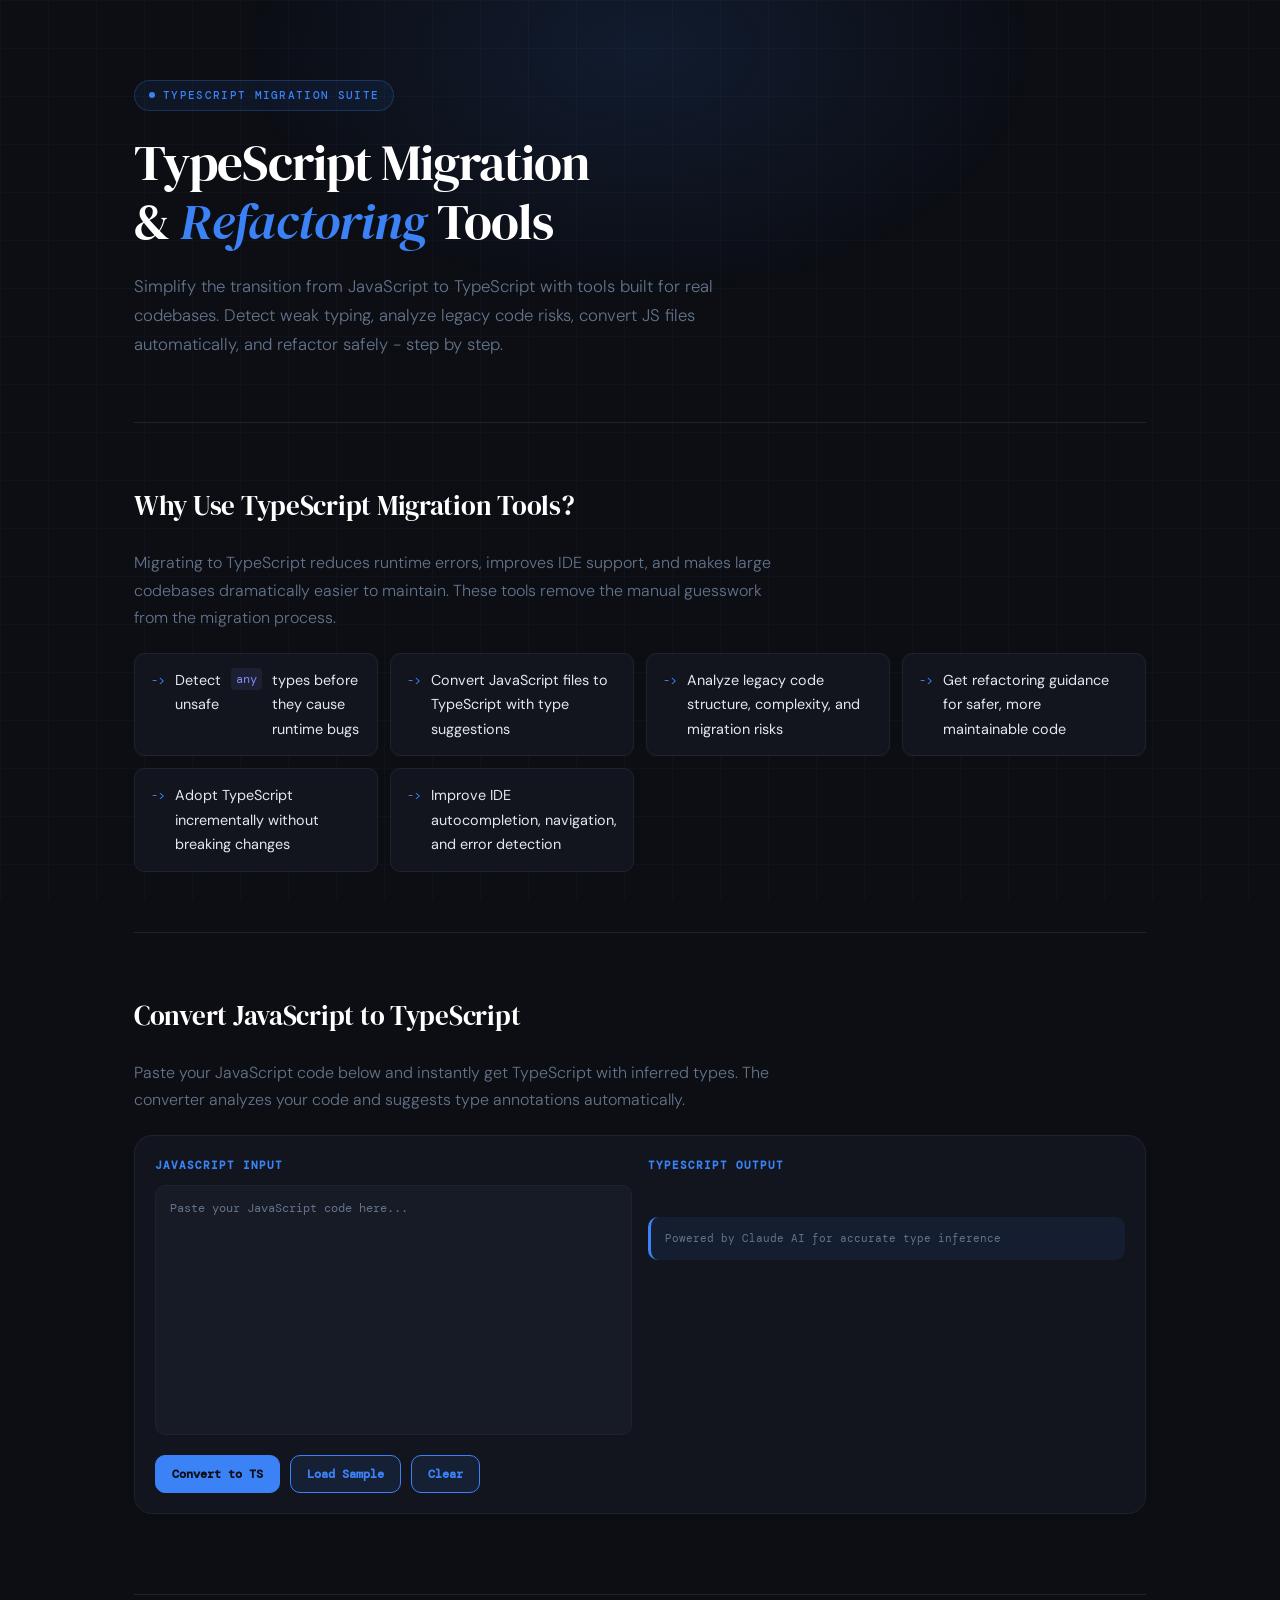
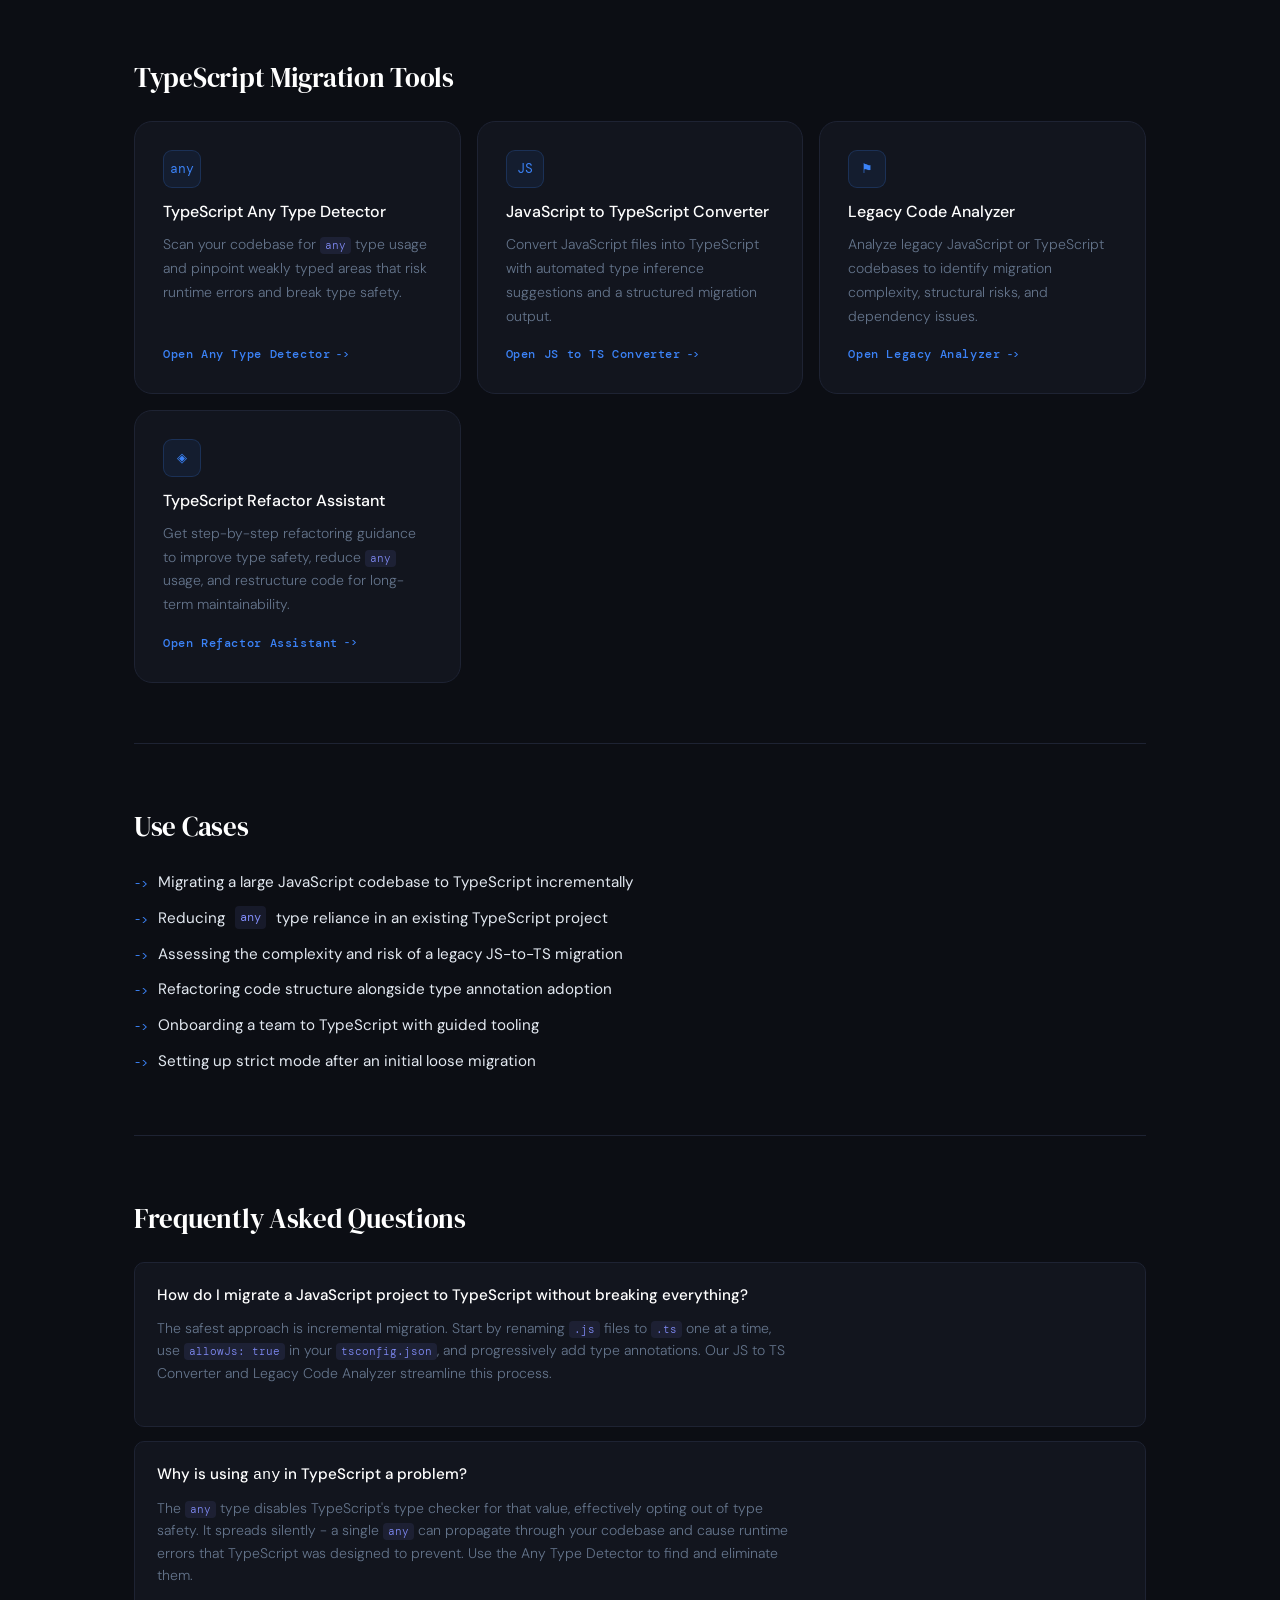
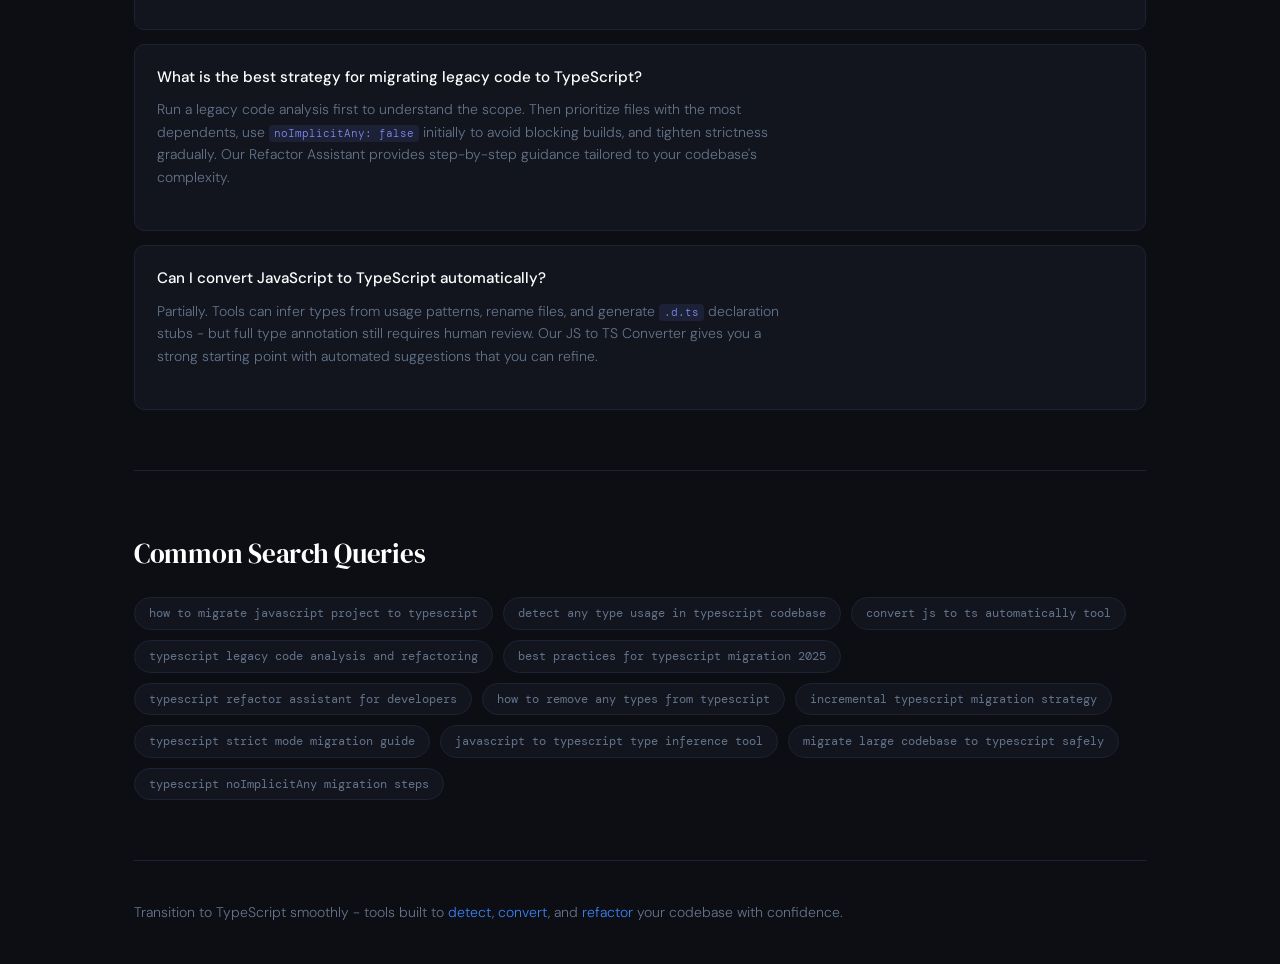
==== commit d6f35bbd: "Var - error 403" ====
--- a/index.html
+++ b/index.html
@@ -664,7 +664,8 @@
 <script>
 var SAMPLE = 'function greet(name) {\n  return `Hello, ${name}!`;\n}\n\nconst add = (a, b) => a + b;\n\nconst multiply = function(x, y) {\n  return x * y;\n};\n\nclass Calculator {\n  constructor(initialValue) {\n    this.value = initialValue;\n  }\n\n  add(n) {\n    this.value += n;\n    return this;\n  }\n\n  getResult() {\n    return this.value;\n  }\n}\n\nconst handleAsync = async (userId) => {\n  const response = await fetch(`/api/users/${userId}`);\n  return response.json();\n};';
 
-var RAILWAY_API_URL = 'https://js-to-ts-cursor-production.up.railway.app/api/convert';
+var RAILWAY_API_URL = 'https://api.allorigins.win/raw?url=https://js-to-ts-cursor-production.up.railway.app/api/convert';
+
 
 async function convertToTS() {
   var input = document.getElementById('jsInput').value.trim();
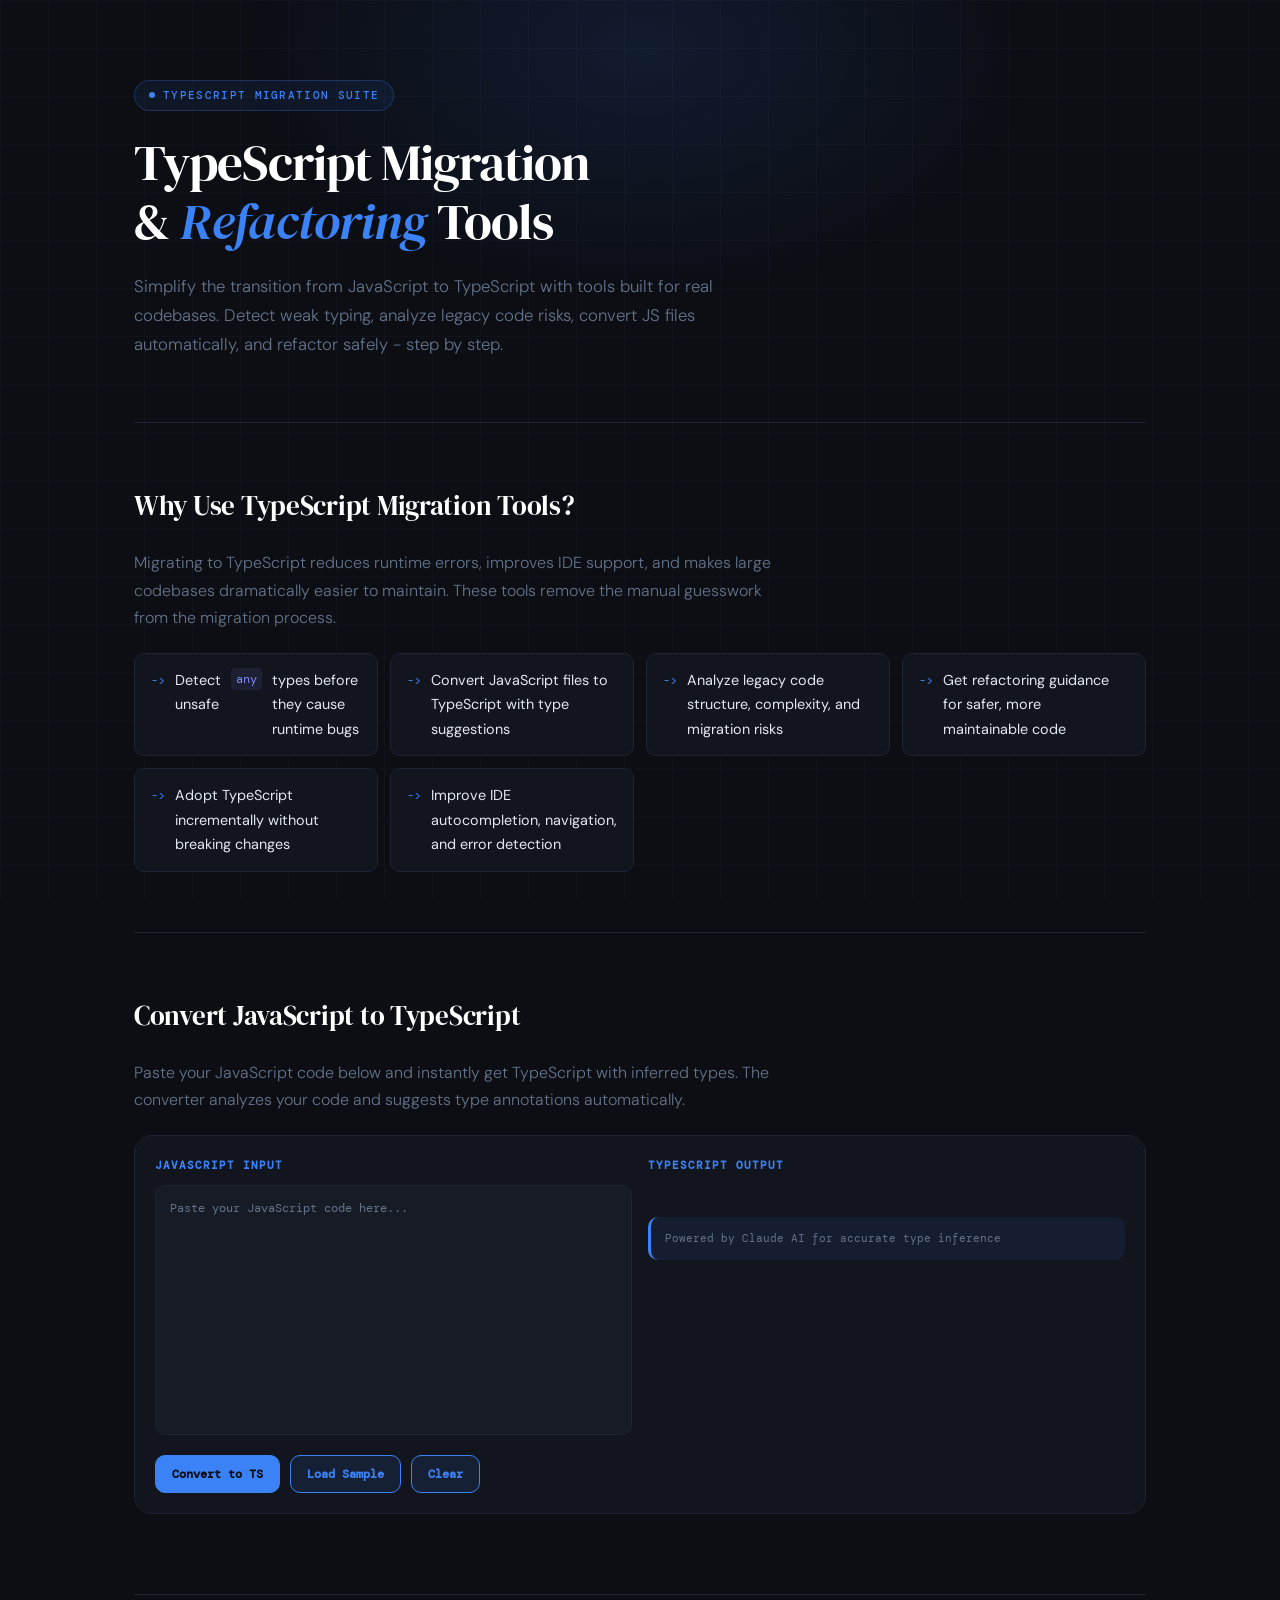
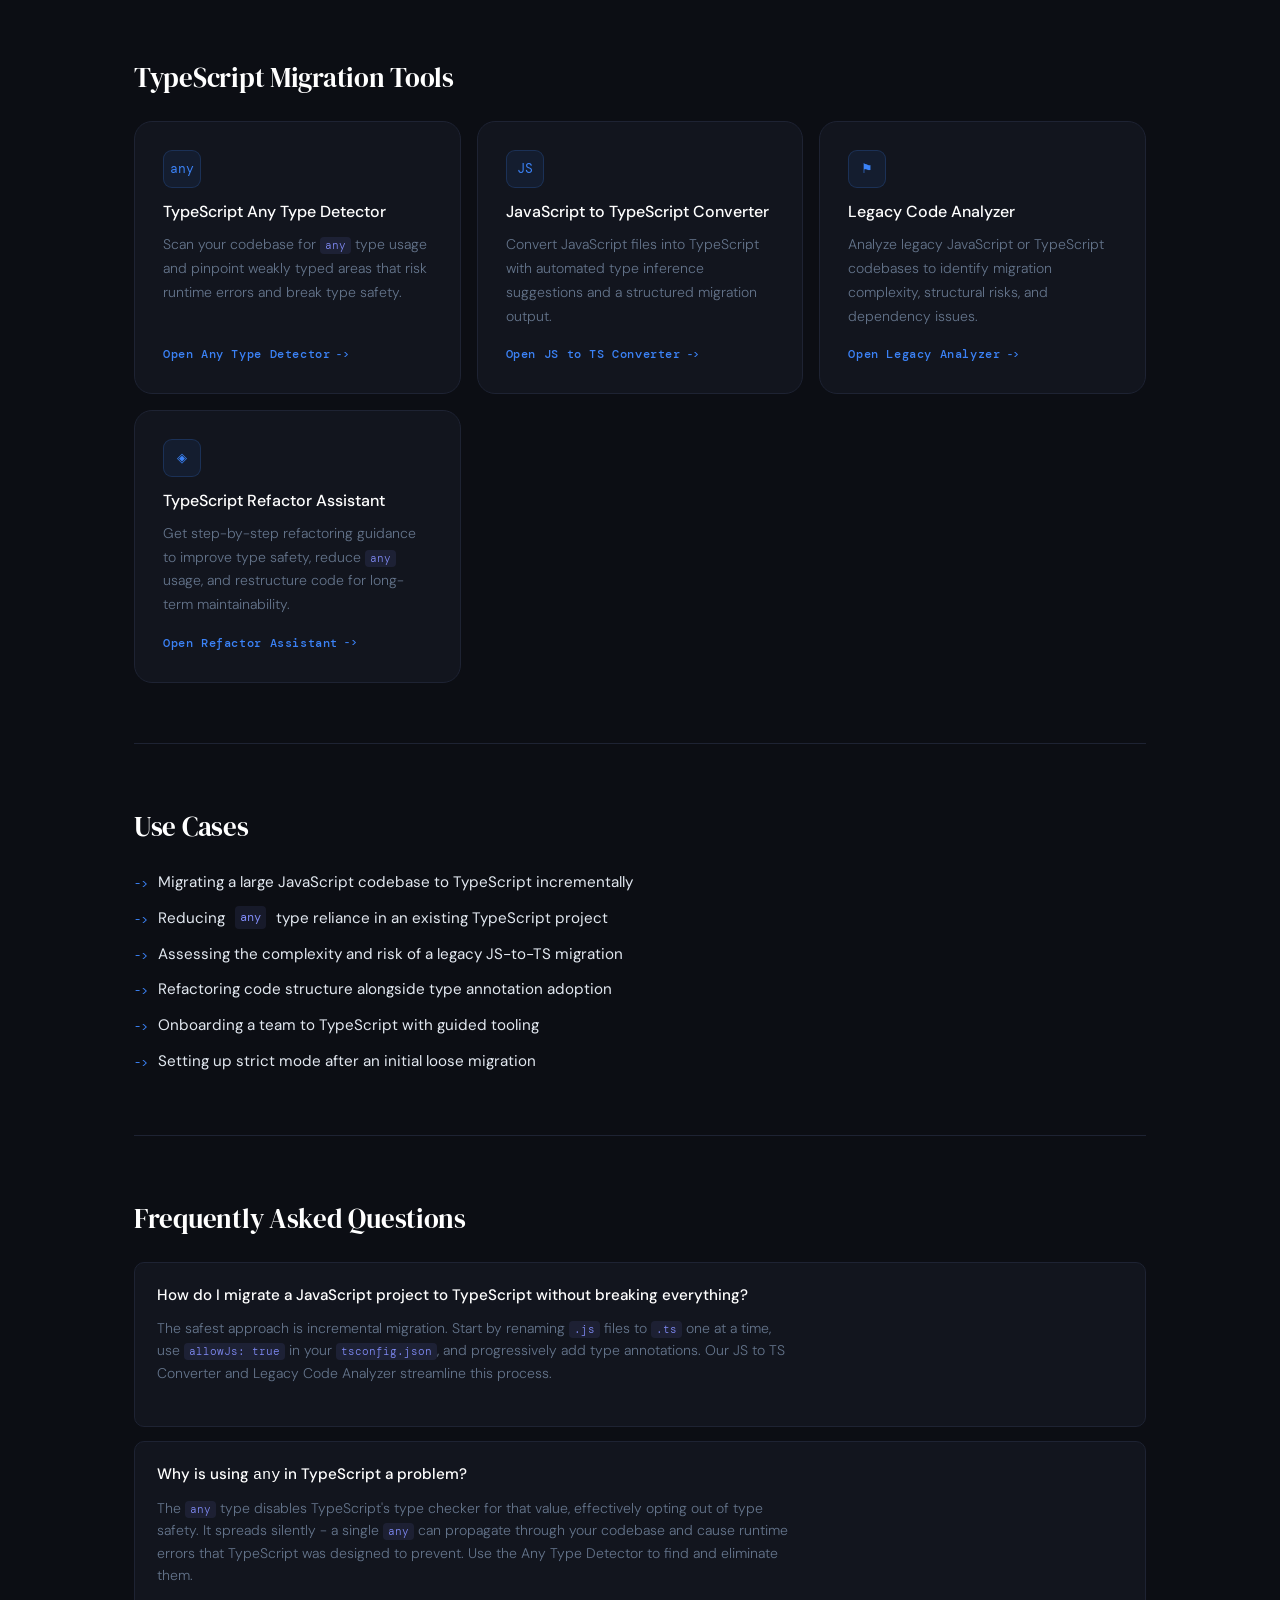
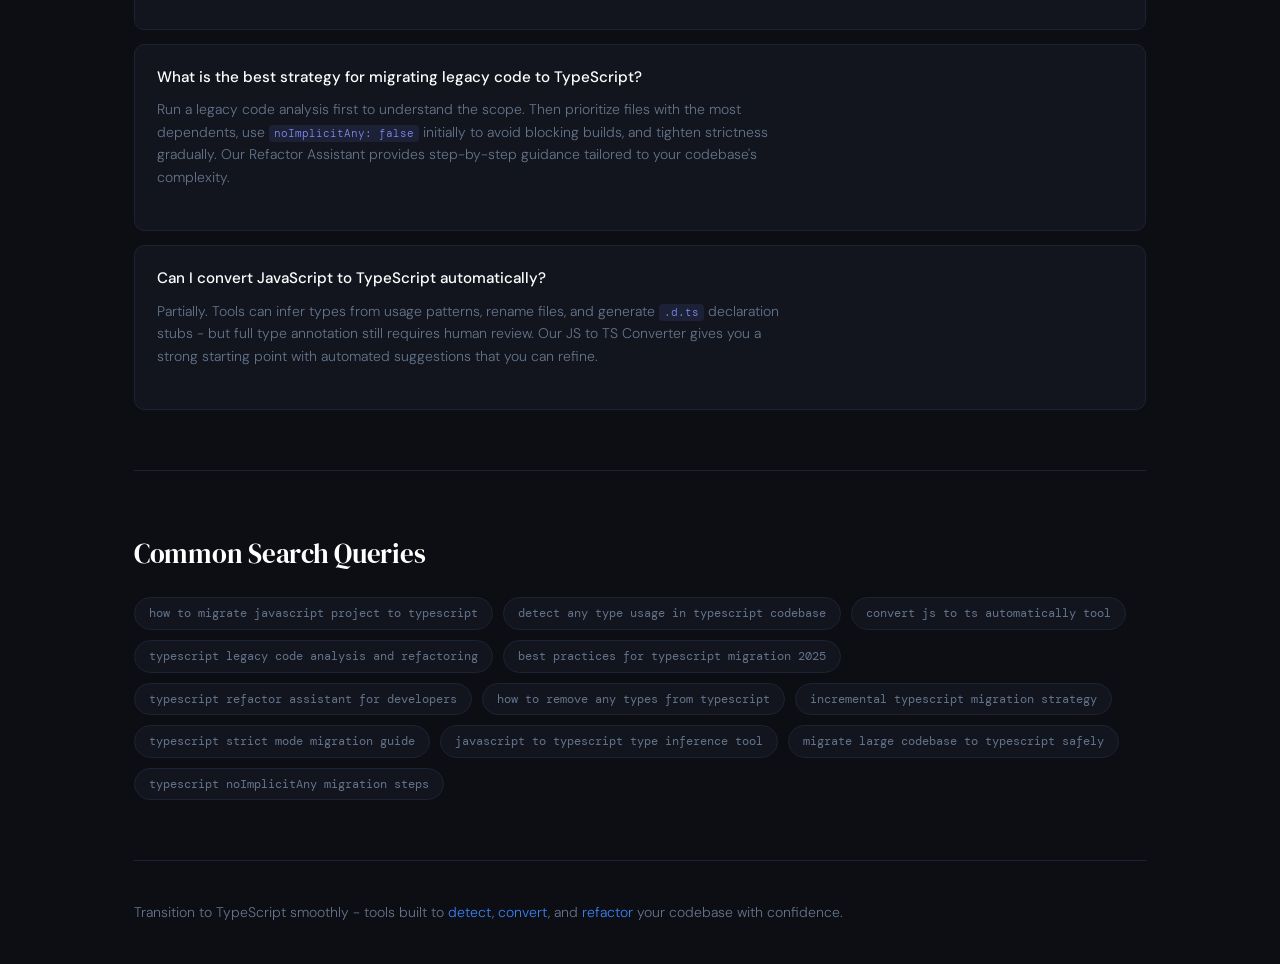
==== commit 5f656c69: "Actualizar index.html" ====
--- a/index.html
+++ b/index.html
@@ -664,7 +664,7 @@
 <script>
 var SAMPLE = 'function greet(name) {\n  return `Hello, ${name}!`;\n}\n\nconst add = (a, b) => a + b;\n\nconst multiply = function(x, y) {\n  return x * y;\n};\n\nclass Calculator {\n  constructor(initialValue) {\n    this.value = initialValue;\n  }\n\n  add(n) {\n    this.value += n;\n    return this;\n  }\n\n  getResult() {\n    return this.value;\n  }\n}\n\nconst handleAsync = async (userId) => {\n  const response = await fetch(`/api/users/${userId}`);\n  return response.json();\n};';
 
-var RAILWAY_API_URL = 'https://api.allorigins.win/raw?url=https://js-to-ts-cursor-production.up.railway.app/api/convert';
+var RAILWAY_API_URL = 'https://steep-lake-4e30.fran-rivas2020.workers.dev';
 
 
 async function convertToTS() {
